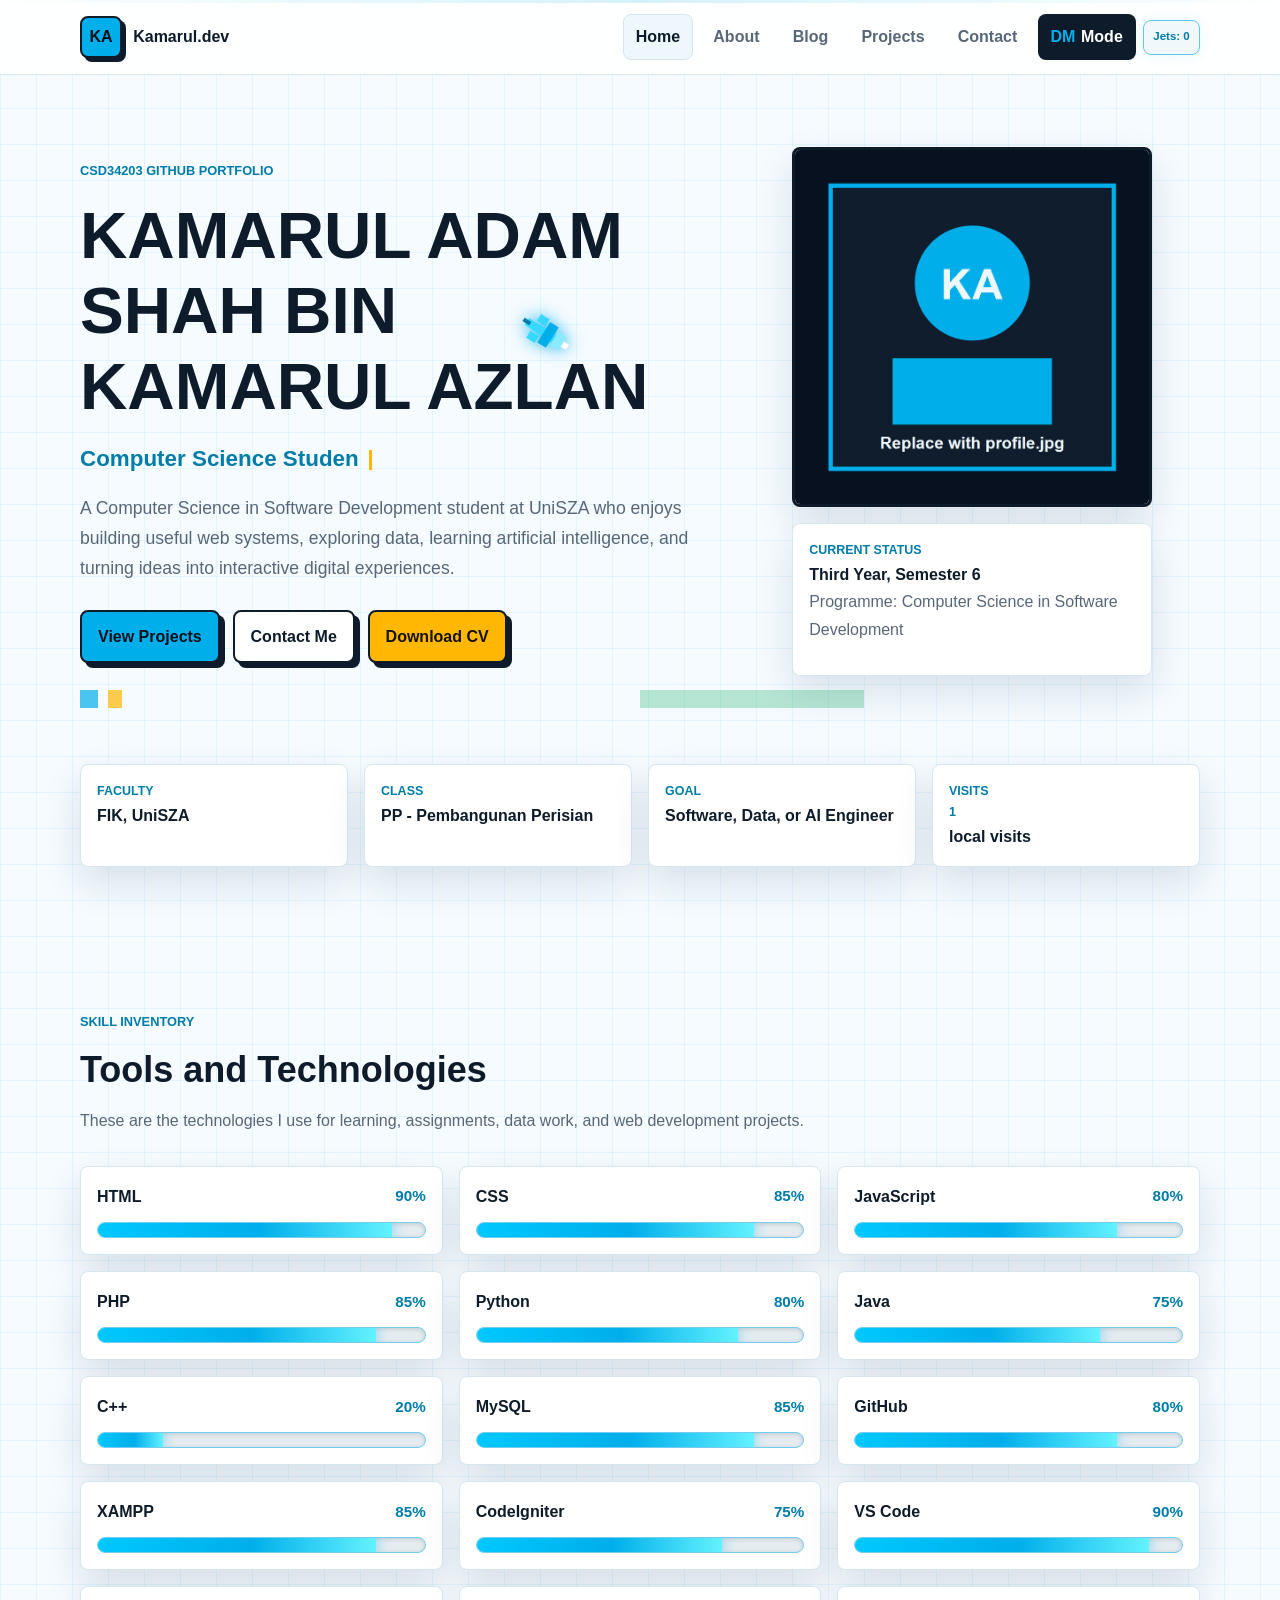
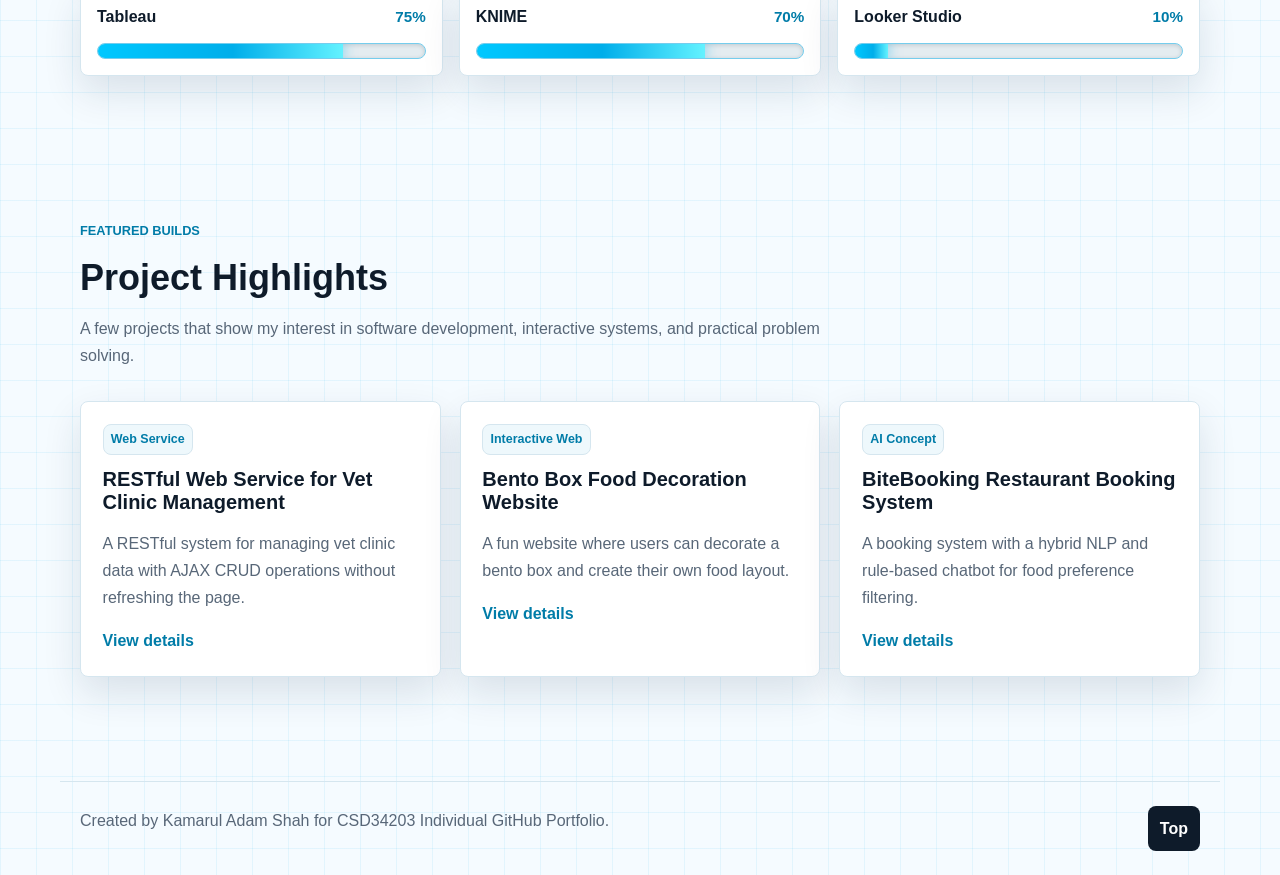
==== index.html @ 01b9176a "initializa commit" ====
<!DOCTYPE html>
<html lang="en">
<head>
  <meta charset="UTF-8">
  <meta name="viewport" content="width=device-width, initial-scale=1.0">
  <meta name="description" content="Personal blog portfolio of Kamarul Adam Shah, a Computer Science in Software Development student.">
  <title>Kamarul Adam Shah | Personal Blog Portfolio</title>
  <link rel="stylesheet" href="css/style.css">
</head>
<body>
  <a class="skip-link" href="#main-content">Skip to content</a>

  <div class="mini-game-layer" id="jet-mini-game-layer" aria-hidden="true"></div>

  <header class="site-header">
    <nav class="navbar" aria-label="Main navigation">
      <a class="brand" href="index.html" aria-label="Go to homepage">
        <span class="brand-mark">KA</span>
        <span>Kamarul.dev</span>
      </a>

      <button class="nav-toggle" type="button" aria-label="Open navigation" aria-expanded="false">
        <span></span>
        <span></span>
        <span></span>
      </button>

      <div class="nav-menu">
        <a href="index.html">Home</a>
        <a href="about.html">About</a>
        <a href="blog.html">Blog</a>
        <a href="projects.html">Projects</a>
        <a href="contact.html">Contact</a>
        <button class="theme-toggle" type="button" aria-label="Toggle dark mode">
          <span class="toggle-icon" aria-hidden="true">DM</span>
          <span>Mode</span>
        </button>
        <div class="mini-game-panel" aria-label="Flying Jet Mini Game Background score">
          <span id="jet-score">Jets: 0</span>
        </div>
      </div>
    </nav>
  </header>

  <main id="main-content">
    <section class="hero tech-hero">
      <div class="hero-content">
        <p class="eyebrow">CSD34203 GitHub Portfolio</p>
        <h1>KAMARUL ADAM SHAH BIN KAMARUL AZLAN</h1>
        <p class="typing-line">
          <span id="typing-text">Computer Science Student</span>
          <span class="typing-cursor" aria-hidden="true"></span>
        </p>
        <p class="hero-text">
          A Computer Science in Software Development student at UniSZA who enjoys building useful web systems, exploring data, learning artificial intelligence, and turning ideas into interactive digital experiences.
        </p>
        <div class="hero-actions">
          <a class="btn primary" href="projects.html">View Projects</a>
          <a class="btn ghost" href="contact.html">Contact Me</a>
          <a class="btn quiet" href="#" id="download-cv">Download CV</a>
        </div>
      </div>

      <div class="hero-visual" aria-label="Profile preview">
        <img class="profile-image" src="images/profile.jpg" data-fallback="images/pixel-avatar.svg" alt="Profile placeholder for Kamarul Adam Shah">
        <div class="hud-panel">
          <span class="hud-label">Current Status</span>
          <strong>Third Year, Semester 6</strong>
          <p>Programme: Computer Science in Software Development</p>
        </div>
      </div>
    </section>

    <section class="section stats-strip" aria-label="Student quick facts">
      <article>
        <span>Faculty</span>
        <strong>FIK, UniSZA</strong>
      </article>
      <article>
        <span>Class</span>
        <strong>PP - Pembangunan Perisian</strong>
      </article>
      <article>
        <span>Goal</span>
        <strong>Software, Data, or AI Engineer</strong>
      </article>
      <article>
        <span>Visits</span>
        <strong><span id="visitor-count">1</span> local visits</strong>
      </article>
    </section>

    <section class="section" id="skills">
      <div class="section-heading">
        <p class="eyebrow">Skill Inventory</p>
        <h2>Tools and Technologies</h2>
        <p>These are the technologies I use for learning, assignments, data work, and web development projects.</p>
      </div>

      <div class="skills-grid">
        <article class="skill-card" data-level="90"><div class="skill-header"><span>HTML</span><strong>90%</strong></div><div class="skill-bar" role="progressbar" aria-label="HTML skill level" aria-valuemin="0" aria-valuemax="100" aria-valuenow="90"><span class="skill-fill"></span></div></article>
        <article class="skill-card" data-level="85"><div class="skill-header"><span>CSS</span><strong>85%</strong></div><div class="skill-bar" role="progressbar" aria-label="CSS skill level" aria-valuemin="0" aria-valuemax="100" aria-valuenow="85"><span class="skill-fill"></span></div></article>
        <article class="skill-card" data-level="80"><div class="skill-header"><span>JavaScript</span><strong>80%</strong></div><div class="skill-bar" role="progressbar" aria-label="JavaScript skill level" aria-valuemin="0" aria-valuemax="100" aria-valuenow="80"><span class="skill-fill"></span></div></article>
        <article class="skill-card" data-level="85"><div class="skill-header"><span>PHP</span><strong>85%</strong></div><div class="skill-bar" role="progressbar" aria-label="PHP skill level" aria-valuemin="0" aria-valuemax="100" aria-valuenow="85"><span class="skill-fill"></span></div></article>
        <article class="skill-card" data-level="80"><div class="skill-header"><span>Python</span><strong>80%</strong></div><div class="skill-bar" role="progressbar" aria-label="Python skill level" aria-valuemin="0" aria-valuemax="100" aria-valuenow="80"><span class="skill-fill"></span></div></article>
        <article class="skill-card" data-level="75"><div class="skill-header"><span>Java</span><strong>75%</strong></div><div class="skill-bar" role="progressbar" aria-label="Java skill level" aria-valuemin="0" aria-valuemax="100" aria-valuenow="75"><span class="skill-fill"></span></div></article>
        <article class="skill-card" data-level="20"><div class="skill-header"><span>C++</span><strong>20%</strong></div><div class="skill-bar" role="progressbar" aria-label="C++ skill level" aria-valuemin="0" aria-valuemax="100" aria-valuenow="20"><span class="skill-fill"></span></div></article>
        <article class="skill-card" data-level="85"><div class="skill-header"><span>MySQL</span><strong>85%</strong></div><div class="skill-bar" role="progressbar" aria-label="MySQL skill level" aria-valuemin="0" aria-valuemax="100" aria-valuenow="85"><span class="skill-fill"></span></div></article>
        <article class="skill-card" data-level="80"><div class="skill-header"><span>GitHub</span><strong>80%</strong></div><div class="skill-bar" role="progressbar" aria-label="GitHub skill level" aria-valuemin="0" aria-valuemax="100" aria-valuenow="80"><span class="skill-fill"></span></div></article>
        <article class="skill-card" data-level="85"><div class="skill-header"><span>XAMPP</span><strong>85%</strong></div><div class="skill-bar" role="progressbar" aria-label="XAMPP skill level" aria-valuemin="0" aria-valuemax="100" aria-valuenow="85"><span class="skill-fill"></span></div></article>
        <article class="skill-card" data-level="75"><div class="skill-header"><span>CodeIgniter</span><strong>75%</strong></div><div class="skill-bar" role="progressbar" aria-label="CodeIgniter skill level" aria-valuemin="0" aria-valuemax="100" aria-valuenow="75"><span class="skill-fill"></span></div></article>
        <article class="skill-card" data-level="90"><div class="skill-header"><span>VS Code</span><strong>90%</strong></div><div class="skill-bar" role="progressbar" aria-label="VS Code skill level" aria-valuemin="0" aria-valuemax="100" aria-valuenow="90"><span class="skill-fill"></span></div></article>
        <article class="skill-card" data-level="75"><div class="skill-header"><span>Tableau</span><strong>75%</strong></div><div class="skill-bar" role="progressbar" aria-label="Tableau skill level" aria-valuemin="0" aria-valuemax="100" aria-valuenow="75"><span class="skill-fill"></span></div></article>
        <article class="skill-card" data-level="70"><div class="skill-header"><span>KNIME</span><strong>70%</strong></div><div class="skill-bar" role="progressbar" aria-label="KNIME skill level" aria-valuemin="0" aria-valuemax="100" aria-valuenow="70"><span class="skill-fill"></span></div></article>
        <article class="skill-card" data-level="10"><div class="skill-header"><span>Looker Studio</span><strong>10%</strong></div><div class="skill-bar" role="progressbar" aria-label="Looker Studio skill level" aria-valuemin="0" aria-valuemax="100" aria-valuenow="10"><span class="skill-fill"></span></div></article>
      </div>
    </section>

    <section class="section">
      <div class="section-heading">
        <p class="eyebrow">Featured Builds</p>
        <h2>Project Highlights</h2>
        <p>A few projects that show my interest in software development, interactive systems, and practical problem solving.</p>
      </div>

      <div class="project-grid compact">
        <article class="project-card">
          <span class="project-tag">Web Service</span>
          <h3>RESTful Web Service for Vet Clinic Management</h3>
          <p>A RESTful system for managing vet clinic data with AJAX CRUD operations without refreshing the page.</p>
          <a class="text-link" href="projects.html">View details</a>
        </article>
        <article class="project-card">
          <span class="project-tag">Interactive Web</span>
          <h3>Bento Box Food Decoration Website</h3>
          <p>A fun website where users can decorate a bento box and create their own food layout.</p>
          <a class="text-link" href="projects.html">View details</a>
        </article>
        <article class="project-card">
          <span class="project-tag">AI Concept</span>
          <h3>BiteBooking Restaurant Booking System</h3>
          <p>A booking system with a hybrid NLP and rule-based chatbot for food preference filtering.</p>
          <a class="text-link" href="projects.html">View details</a>
        </article>
      </div>
    </section>
  </main>

  <footer class="site-footer">
    <p>Created by Kamarul Adam Shah for CSD34203 Individual GitHub Portfolio.</p>
    <button class="back-to-top" type="button" aria-label="Back to top">Top</button>
  </footer>

  <script src="js/script.js"></script>
</body>
</html>
---- css/style.css ----
:root {
  --bg: #f5fbff;
  --surface: #ffffff;
  --surface-2: #eef8fc;
  --text: #0e1b2a;
  --muted: #586778;
  --line: #d5e6ef;
  --cyan: #00aeea;
  --cyan-dark: #007ca8;
  --amber: #ffb703;
  --green: #2ab673;
  --coral: #e85d75;
  --shadow: 0 16px 38px rgba(15, 45, 70, 0.12);
  --radius: 8px;
}

body.dark-mode {
  --bg: #08111f;
  --surface: #101d2d;
  --surface-2: #17263a;
  --text: #eef8ff;
  --muted: #aec0d2;
  --line: #29425d;
  --cyan: #35d9ff;
  --cyan-dark: #8beaff;
  --amber: #ffd166;
  --green: #5de0a3;
  --coral: #ff7890;
  --shadow: 0 16px 42px rgba(0, 0, 0, 0.32);
}

* {
  box-sizing: border-box;
}

html {
  scroll-behavior: smooth;
}

body {
  margin: 0;
  background:
    linear-gradient(90deg, rgba(0, 174, 234, 0.08) 1px, transparent 1px),
    linear-gradient(rgba(0, 174, 234, 0.08) 1px, transparent 1px),
    var(--bg);
  background-size: 36px 36px;
  color: var(--text);
  font-family: Arial, Helvetica, sans-serif;
  font-size: 16px;
  line-height: 1.7;
}

body::before {
  background: linear-gradient(90deg, transparent, rgba(0, 174, 234, 0.16), transparent);
  content: "";
  height: 3px;
  left: 0;
  position: fixed;
  right: 0;
  top: 0;
  z-index: 100;
}

/* Flying Jet Mini Game Background */
.mini-game-layer {
  inset: 0;
  overflow: hidden;
  pointer-events: none;
  position: fixed;
  z-index: 1;
}

.site-header,
main,
.site-footer {
  position: relative;
  z-index: 2;
}

.mini-game-panel {
  align-items: center;
  background: color-mix(in srgb, var(--surface-2) 88%, transparent);
  border: 1px solid color-mix(in srgb, var(--cyan) 55%, var(--line));
  border-radius: var(--radius);
  box-shadow: 0 0 14px rgba(0, 174, 234, 0.1);
  color: var(--text);
  display: inline-flex;
  padding: 0.42rem 0.58rem;
  white-space: nowrap;
}

#jet-score {
  color: var(--cyan-dark);
  font-size: 0.72rem;
  font-weight: 900;
  white-space: nowrap;
}

.pixel-jet {
  align-items: center;
  background: transparent;
  border: 0;
  display: inline-flex;
  height: 44px;
  justify-content: center;
  left: 0;
  padding: 0;
  pointer-events: none;
  position: absolute;
  top: 0;
  transform-origin: center;
  width: 58px;
  will-change: transform;
}

.pixel-jet svg {
  display: block;
  filter: drop-shadow(0 0 8px color-mix(in srgb, var(--cyan) 85%, transparent));
  height: 44px;
  width: 58px;
}

.jet-particle {
  background: var(--cyan);
  border-radius: 50%;
  box-shadow: 0 0 12px var(--cyan);
  height: 7px;
  left: 0;
  pointer-events: none;
  position: absolute;
  top: 0;
  transform: translate(-50%, -50%);
  width: 7px;
}

.jet-blast-ring {
  border: 2px solid var(--cyan);
  border-radius: 50%;
  box-shadow: 0 0 20px color-mix(in srgb, var(--cyan) 70%, transparent);
  height: 18px;
  left: 0;
  pointer-events: none;
  position: absolute;
  top: 0;
  transform: translate(-50%, -50%) scale(0.25);
  width: 18px;
}

@keyframes jet-particle-burst {
  from {
    opacity: 1;
    transform: translate(-50%, -50%) scale(1);
  }
  to {
    opacity: 0;
    transform: translate(calc(-50% + var(--particle-x)), calc(-50% + var(--particle-y))) scale(0.25);
  }
}

@keyframes jet-ring-burst {
  from {
    opacity: 0.9;
    transform: translate(-50%, -50%) scale(0.25);
  }
  to {
    opacity: 0;
    transform: translate(-50%, -50%) scale(4.4);
  }
}

img {
  display: block;
  max-width: 100%;
}

a {
  color: inherit;
  text-decoration: none;
}

p {
  color: var(--muted);
  margin: 0 0 1rem;
}

h1,
h2,
h3 {
  line-height: 1.15;
  margin: 0 0 1rem;
}

h1 {
  font-size: 4.1rem;
}

h2 {
  font-size: 2.25rem;
}

h3 {
  font-size: 1.25rem;
}

.skip-link {
  background: var(--text);
  color: var(--surface);
  left: 1rem;
  padding: 0.55rem 0.8rem;
  position: absolute;
  top: -4rem;
  z-index: 200;
}

.skip-link:focus {
  top: 1rem;
}

.site-header {
  background: color-mix(in srgb, var(--surface) 90%, transparent);
  border-bottom: 1px solid var(--line);
  backdrop-filter: blur(14px);
  position: sticky;
  top: 0;
  z-index: 90;
}

.navbar {
  align-items: center;
  display: flex;
  justify-content: space-between;
  margin: 0 auto;
  max-width: 1160px;
  min-height: 74px;
  padding: 0 1.25rem;
}

.brand {
  align-items: center;
  display: inline-flex;
  font-weight: 800;
  gap: 0.7rem;
}

.brand-mark {
  align-items: center;
  background: var(--cyan);
  border: 2px solid var(--text);
  border-radius: var(--radius);
  box-shadow: 4px 4px 0 var(--text);
  color: #06101d;
  display: inline-flex;
  font-weight: 900;
  height: 42px;
  justify-content: center;
  width: 42px;
}

.nav-menu {
  align-items: center;
  display: flex;
  gap: 0.45rem;
}

.nav-menu a,
.theme-toggle {
  border: 1px solid transparent;
  border-radius: var(--radius);
  color: var(--muted);
  font: inherit;
  font-weight: 700;
  padding: 0.55rem 0.75rem;
}

.nav-menu a:hover,
.nav-menu a.active {
  background: var(--surface-2);
  border-color: var(--line);
  color: var(--text);
}

.theme-toggle {
  align-items: center;
  background: var(--text);
  color: var(--surface);
  cursor: pointer;
  display: inline-flex;
  gap: 0.35rem;
}

.toggle-icon {
  color: var(--cyan);
  font-weight: 900;
}

.nav-toggle {
  background: var(--surface-2);
  border: 1px solid var(--line);
  border-radius: var(--radius);
  cursor: pointer;
  display: none;
  padding: 0.55rem;
}

.nav-toggle span {
  background: var(--text);
  display: block;
  height: 3px;
  margin: 4px 0;
  width: 24px;
}

.section,
.page-hero,
.hero {
  margin: 0 auto;
  max-width: 1160px;
  padding: 4.5rem 1.25rem;
}

.hero {
  align-items: center;
  display: grid;
  gap: 3rem;
  grid-template-columns: minmax(0, 1.15fr) minmax(280px, 0.85fr);
  min-height: 650px;
  position: relative;
}

.tech-hero::after {
  background:
    linear-gradient(90deg, var(--cyan) 0 18px, transparent 18px 28px, var(--amber) 28px 42px, transparent 42px),
    linear-gradient(90deg, transparent 0 50%, rgba(42, 182, 115, 0.45) 50% 70%, transparent 70%);
  bottom: 2.5rem;
  content: "";
  height: 18px;
  left: 1.25rem;
  opacity: 0.7;
  position: absolute;
  right: 1.25rem;
}

.hero-content,
.hero-visual {
  position: relative;
  z-index: 1;
}

.eyebrow {
  color: var(--cyan-dark);
  font-size: 0.8rem;
  font-weight: 900;
  margin-bottom: 1rem;
  text-transform: uppercase;
}

.typing-line {
  color: var(--cyan-dark);
  font-size: 1.4rem;
  font-weight: 800;
  min-height: 2.1rem;
}

.typing-cursor {
  animation: blink 0.9s infinite;
  background: var(--amber);
  display: inline-block;
  height: 1.25rem;
  margin-left: 0.25rem;
  vertical-align: middle;
  width: 3px;
}

@keyframes blink {
  50% {
    opacity: 0;
  }
}

.hero-text {
  font-size: 1.1rem;
  max-width: 710px;
}

.hero-actions,
.card-actions {
  display: flex;
  flex-wrap: wrap;
  gap: 0.8rem;
  margin-top: 1.6rem;
}

.btn {
  align-items: center;
  border: 2px solid var(--text);
  border-radius: var(--radius);
  box-shadow: 5px 5px 0 var(--text);
  cursor: pointer;
  display: inline-flex;
  font-weight: 800;
  justify-content: center;
  min-height: 48px;
  padding: 0.68rem 1rem;
  transition: box-shadow 0.18s ease, transform 0.18s ease, background 0.18s ease;
}

.btn:hover {
  box-shadow: 2px 2px 0 var(--text);
  transform: translate(3px, 3px);
}

.btn.primary {
  background: var(--cyan);
  color: #06101d;
}

.btn.ghost {
  background: var(--surface);
}

.btn.quiet {
  background: var(--amber);
  color: #171200;
}

.btn.small {
  box-shadow: none;
  font-size: 0.9rem;
  min-height: 40px;
  padding: 0.45rem 0.75rem;
}

.hero-visual {
  display: grid;
  gap: 1rem;
  justify-items: center;
}

.profile-image {
  aspect-ratio: 1;
  background: var(--surface-2);
  border: 3px solid var(--text);
  border-radius: var(--radius);
  box-shadow: var(--shadow);
  object-fit: cover;
  width: min(100%, 360px);
}

.hud-panel,
.stats-strip article,
.skill-card,
.project-card,
.feature-card,
.timeline article,
.post-card,
.contact-panel,
.contact-form,
.info-grid article,
.project-tools,
.empty-state {
  background: var(--surface);
  border: 1px solid var(--line);
  border-radius: var(--radius);
  box-shadow: var(--shadow);
}

.hud-panel {
  padding: 1rem;
  width: min(100%, 360px);
}

.hud-label,
.stats-strip span,
.info-grid span,
.contact-list span {
  color: var(--cyan-dark);
  display: block;
  font-size: 0.78rem;
  font-weight: 900;
  text-transform: uppercase;
}

.stats-strip {
  display: grid;
  gap: 1rem;
  grid-template-columns: repeat(4, minmax(0, 1fr));
  padding-top: 1rem;
}

.stats-strip article {
  padding: 1rem;
}

.section-heading {
  margin-bottom: 2rem;
  max-width: 760px;
}

.skills-grid {
  display: grid;
  gap: 1rem;
  grid-template-columns: repeat(3, minmax(0, 1fr));
}

.skill-card {
  padding: 1rem;
}

.skill-header {
  align-items: center;
  display: flex;
  gap: 1rem;
  justify-content: space-between;
  font-weight: 850;
  margin-bottom: 0.75rem;
}

.skill-header strong {
  color: var(--cyan-dark);
  font-size: 0.95rem;
}

.skill-bar {
  background: color-mix(in srgb, var(--surface-2) 70%, var(--text) 6%);
  border: 1px solid color-mix(in srgb, var(--cyan) 45%, var(--line));
  border-radius: 999px;
  box-shadow: inset 0 1px 4px rgba(8, 17, 31, 0.16);
  height: 16px;
  overflow: hidden;
  position: relative;
}

.skill-fill {
  background: linear-gradient(90deg, #00c8ff 0%, var(--cyan) 55%, #63f2ff 100%);
  box-shadow: 0 0 14px color-mix(in srgb, var(--cyan) 58%, transparent);
  display: block;
  height: 100%;
  width: 0;
  transition: width 1.2s cubic-bezier(0.22, 1, 0.36, 1);
}

body.dark-mode .skill-bar {
  background: #0b1726;
  border-color: color-mix(in srgb, var(--cyan) 70%, #ffffff 5%);
}

body.dark-mode .skill-fill {
  background: linear-gradient(90deg, #00e5ff 0%, #35d9ff 60%, #a7f7ff 100%);
  box-shadow: 0 0 18px rgba(53, 217, 255, 0.68);
}

.project-grid,
.feature-grid,
.blog-list,
.contact-layout,
.about-layout {
  display: grid;
  gap: 1.2rem;
}

.project-grid {
  grid-template-columns: repeat(2, minmax(0, 1fr));
}

.project-grid.compact {
  grid-template-columns: repeat(3, minmax(0, 1fr));
}

.project-card,
.feature-card,
.post-card,
.contact-panel,
.contact-form {
  padding: 1.35rem;
}

.project-card:hover,
.post-card:hover,
.feature-card:hover {
  transform: translateY(-4px);
  transition: transform 0.18s ease;
}

.project-tag,
.post-meta span,
.tech-list span {
  background: var(--surface-2);
  border: 1px solid var(--line);
  border-radius: var(--radius);
  color: var(--cyan-dark);
  display: inline-flex;
  font-size: 0.78rem;
  font-weight: 850;
  margin-bottom: 0.8rem;
  padding: 0.25rem 0.45rem;
}

.tech-list {
  display: flex;
  flex-wrap: wrap;
  gap: 0.45rem;
  margin-top: 1rem;
}

.tech-list span {
  color: var(--text);
  margin-bottom: 0;
}

.text-link,
.text-button {
  color: var(--cyan-dark);
  cursor: pointer;
  font: inherit;
  font-weight: 900;
}

.text-button {
  background: none;
  border: 0;
  padding: 0;
}

.page-hero {
  padding-bottom: 2.5rem;
}

.page-hero p {
  max-width: 760px;
}

.about-layout {
  align-items: center;
  grid-template-columns: minmax(260px, 0.75fr) minmax(0, 1.25fr);
}

.about-photo {
  display: grid;
  justify-items: center;
}

.info-grid {
  display: grid;
  gap: 0.8rem;
  grid-template-columns: repeat(2, minmax(0, 1fr));
  margin-top: 1.5rem;
}

.info-grid article {
  padding: 0.9rem;
}

.feature-grid {
  grid-template-columns: repeat(3, minmax(0, 1fr));
}

.timeline {
  display: grid;
  gap: 1rem;
  grid-template-columns: repeat(3, minmax(0, 1fr));
}

.timeline article {
  border-left: 5px solid var(--cyan);
  padding: 1.2rem;
}

.timeline span {
  color: var(--coral);
  font-weight: 900;
}

.blog-list {
  grid-template-columns: 1fr;
  max-width: 900px;
}

.post-meta {
  align-items: center;
  display: flex;
  flex-wrap: wrap;
  gap: 0.75rem;
  justify-content: space-between;
  margin-bottom: 0.8rem;
}

.post-meta span {
  margin-bottom: 0;
}

.post-meta time {
  color: var(--muted);
  font-weight: 750;
}

.project-tools {
  display: grid;
  gap: 0.9rem;
  margin-bottom: 1.2rem;
  padding: 1rem;
}

.project-tools label,
.field-group label {
  font-weight: 850;
}

input,
textarea {
  background: var(--surface);
  border: 1px solid var(--line);
  border-radius: var(--radius);
  color: var(--text);
  font: inherit;
  padding: 0.82rem 0.9rem;
  width: 100%;
}

input:focus,
textarea:focus {
  border-color: var(--cyan);
  outline: 3px solid color-mix(in srgb, var(--cyan) 25%, transparent);
}

.filter-buttons {
  display: flex;
  flex-wrap: wrap;
  gap: 0.55rem;
}

.filter-btn {
  background: var(--surface-2);
  border: 1px solid var(--line);
  border-radius: var(--radius);
  color: var(--text);
  cursor: pointer;
  font: inherit;
  font-weight: 800;
  padding: 0.55rem 0.75rem;
}

.filter-btn.active,
.filter-btn:hover {
  background: var(--cyan);
  color: #06101d;
}

.empty-state {
  color: var(--muted);
  font-weight: 800;
  margin-top: 1rem;
  padding: 1rem;
}

.contact-layout {
  align-items: start;
  grid-template-columns: minmax(260px, 0.78fr) minmax(0, 1.22fr);
}

.contact-list {
  list-style: none;
  margin: 1rem 0 0;
  padding: 0;
}

.contact-list li {
  border-bottom: 1px solid var(--line);
  padding: 0.8rem 0;
}

.contact-list a {
  color: var(--text);
  font-weight: 800;
  overflow-wrap: anywhere;
}

.note {
  background: var(--surface-2);
  border-left: 4px solid var(--amber);
  border-radius: var(--radius);
  margin-top: 1rem;
  padding: 0.8rem;
}

.contact-form {
  display: grid;
  gap: 1rem;
}

.field-group {
  display: grid;
  gap: 0.35rem;
}

.field-error {
  color: var(--coral);
  min-height: 1.2rem;
}

.form-status {
  font-weight: 850;
  min-height: 1.5rem;
}

.site-footer {
  align-items: center;
  border-top: 1px solid var(--line);
  display: flex;
  flex-wrap: wrap;
  gap: 1rem;
  justify-content: space-between;
  margin: 2rem auto 0;
  max-width: 1160px;
  padding: 1.5rem 1.25rem;
}

.back-to-top {
  background: var(--text);
  border: 0;
  border-radius: var(--radius);
  color: var(--surface);
  cursor: pointer;
  font: inherit;
  font-weight: 850;
  padding: 0.55rem 0.75rem;
}

@media (max-width: 920px) {
  h1 {
    font-size: 3rem;
  }

  h2 {
    font-size: 1.9rem;
  }

  .nav-toggle {
    display: block;
  }

  .nav-menu {
    background: var(--surface);
    border-bottom: 1px solid var(--line);
    display: none;
    flex-direction: column;
    left: 0;
    padding: 1rem;
    position: absolute;
    right: 0;
    top: 74px;
  }

  .nav-menu.open {
    display: flex;
  }

  .nav-menu a,
  .theme-toggle {
    justify-content: center;
    width: 100%;
  }

  .mini-game-panel {
    justify-content: center;
    margin-top: 0.15rem;
  }

  .hero,
  .about-layout,
  .contact-layout {
    grid-template-columns: 1fr;
  }

  .hero {
    min-height: auto;
    padding-top: 3.5rem;
  }

  .stats-strip,
  .skills-grid,
  .project-grid,
  .project-grid.compact,
  .feature-grid,
  .timeline {
    grid-template-columns: repeat(2, minmax(0, 1fr));
  }
}

@media (max-width: 620px) {
  body {
    font-size: 15px;
  }

  #jet-score {
    font-size: 0.68rem;
  }

  h1 {
    font-size: 2.25rem;
  }

  .section,
  .page-hero,
  .hero {
    padding-left: 1rem;
    padding-right: 1rem;
  }

  .hero-actions,
  .card-actions {
    flex-direction: column;
  }

  .btn {
    width: 100%;
  }

  .stats-strip,
  .skills-grid,
  .project-grid,
  .project-grid.compact,
  .feature-grid,
  .timeline,
  .info-grid {
    grid-template-columns: 1fr;
  }

  .site-footer {
    align-items: flex-start;
    flex-direction: column;
  }
}
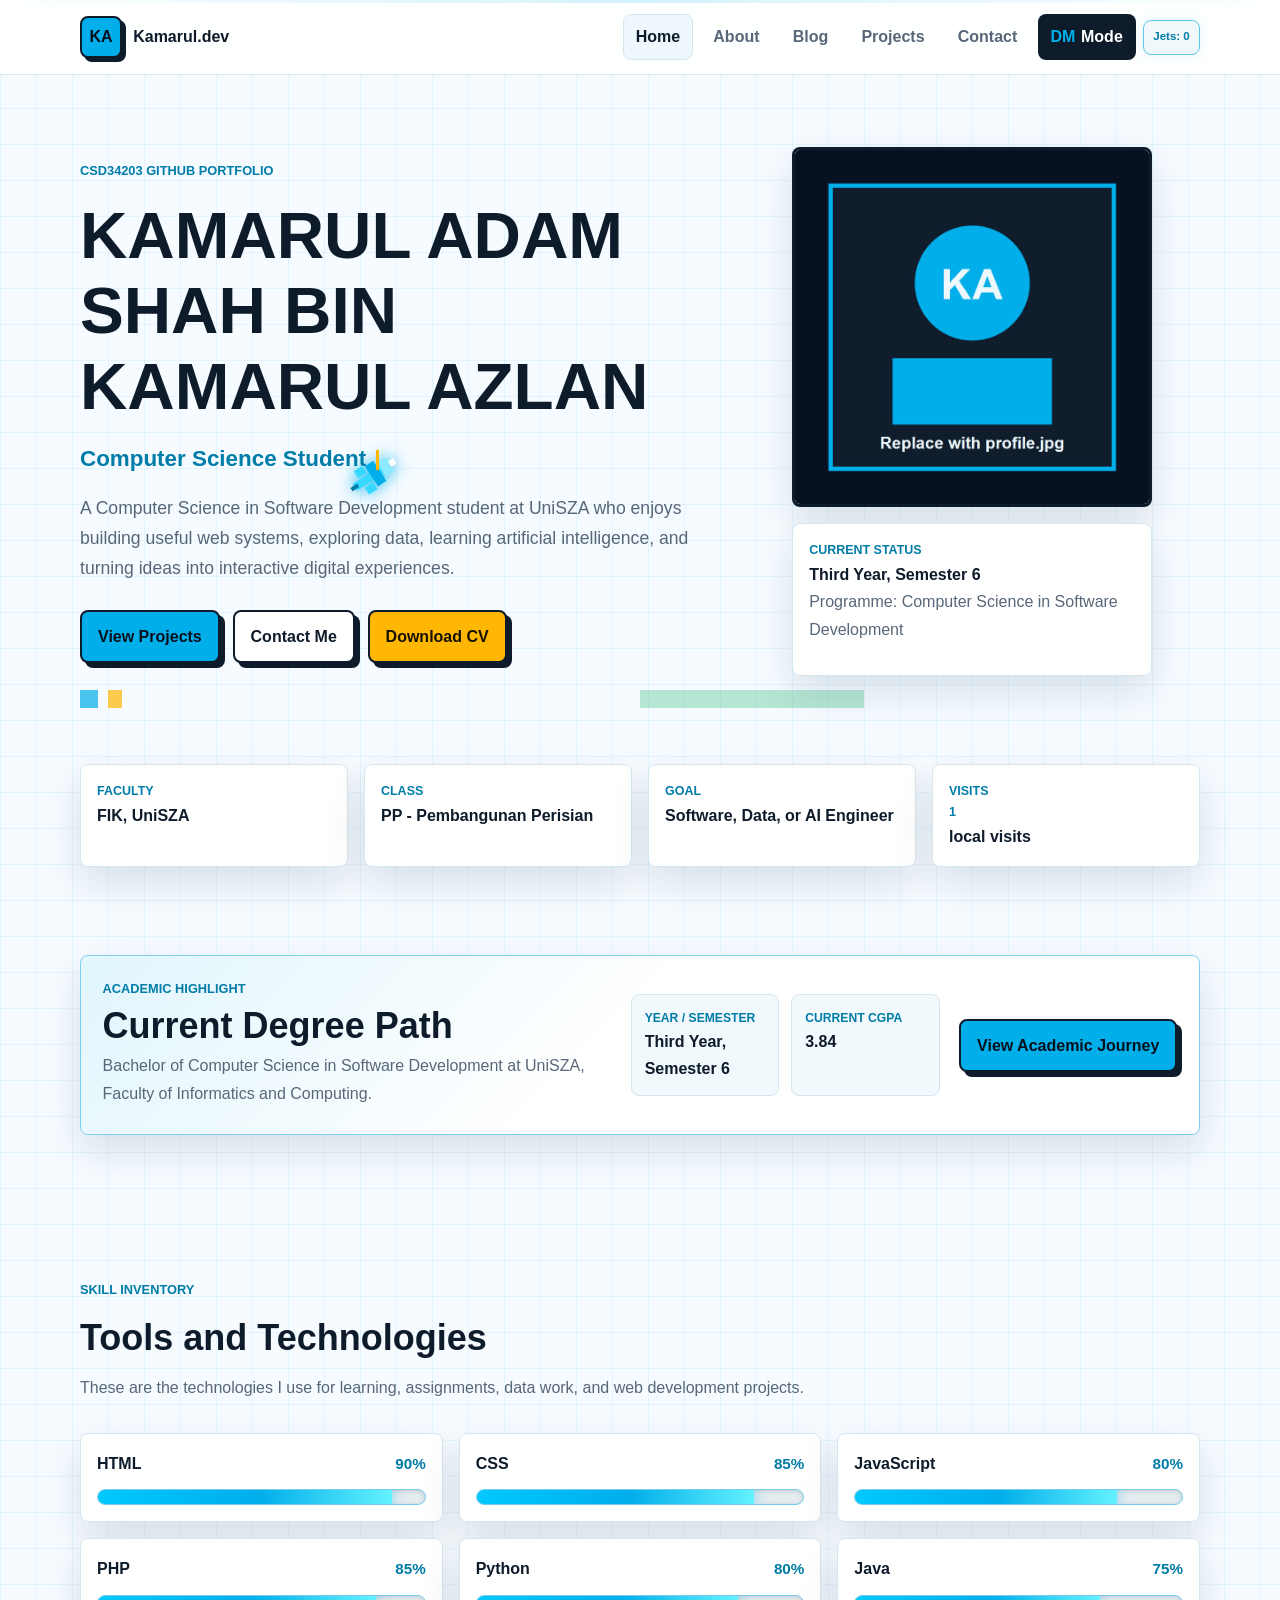
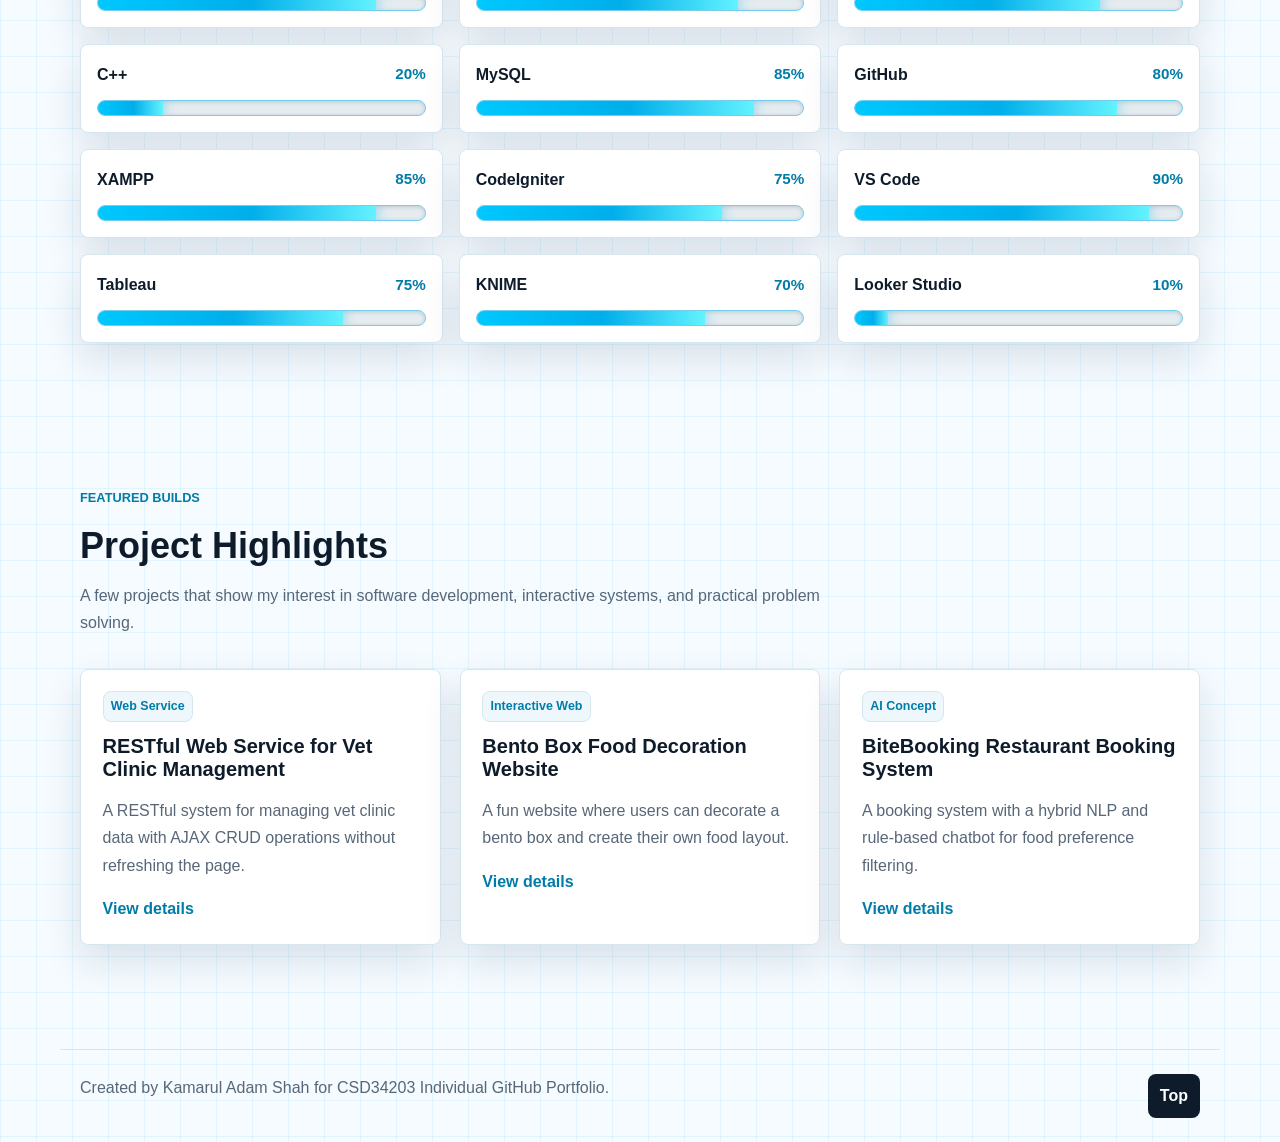
==== commit 909ffc49: "Improved personal blog portfolio with academic journey and interactive features" ====
--- a/index.html
+++ b/index.html
@@ -90,6 +90,27 @@
       </article>
     </section>
 
+    <section class="section home-academic-highlight" aria-label="Academic highlight">
+      <div class="academic-highlight-card">
+        <div>
+          <p class="eyebrow">Academic Highlight</p>
+          <h2>Current Degree Path</h2>
+          <p>Bachelor of Computer Science in Software Development at UniSZA, Faculty of Informatics and Computing.</p>
+        </div>
+        <div class="academic-highlight-stats">
+          <article>
+            <span>Year / Semester</span>
+            <strong>Third Year, Semester 6</strong>
+          </article>
+          <article>
+            <span>Current CGPA</span>
+            <strong>3.84</strong>
+          </article>
+        </div>
+        <a class="btn primary" href="about.html#academic-journey">View Academic Journey</a>
+      </div>
+    </section>
+
     <section class="section" id="skills">
       <div class="section-heading">
         <p class="eyebrow">Skill Inventory</p>
--- a/css/style.css
+++ b/css/style.css
@@ -491,6 +491,51 @@
   padding: 1rem;
 }
 
+.home-academic-highlight {
+  padding-top: 1rem;
+}
+
+.academic-highlight-card {
+  align-items: center;
+  background:
+    linear-gradient(135deg, color-mix(in srgb, var(--cyan) 12%, transparent), transparent 48%),
+    var(--surface);
+  border: 1px solid color-mix(in srgb, var(--cyan) 42%, var(--line));
+  border-radius: var(--radius);
+  box-shadow: var(--shadow);
+  display: grid;
+  gap: 1.2rem;
+  grid-template-columns: minmax(0, 1.4fr) minmax(260px, 0.85fr) auto;
+  padding: 1.35rem;
+  transition: border-color 0.18s ease, transform 0.18s ease;
+}
+
+.academic-highlight-card h2,
+.academic-highlight-card p {
+  margin-bottom: 0.35rem;
+}
+
+.academic-highlight-stats {
+  display: grid;
+  gap: 0.75rem;
+  grid-template-columns: repeat(2, minmax(0, 1fr));
+}
+
+.academic-highlight-stats article {
+  background: color-mix(in srgb, var(--surface-2) 82%, transparent);
+  border: 1px solid var(--line);
+  border-radius: var(--radius);
+  padding: 0.8rem;
+}
+
+.academic-highlight-stats span {
+  color: var(--cyan-dark);
+  display: block;
+  font-size: 0.76rem;
+  font-weight: 900;
+  text-transform: uppercase;
+}
+
 .section-heading {
   margin-bottom: 2rem;
   max-width: 760px;
@@ -668,6 +713,191 @@
 .timeline span {
   color: var(--coral);
   font-weight: 900;
+}
+
+.academic-journey {
+  scroll-margin-top: 92px;
+}
+
+.academic-story-card,
+.academic-card,
+.semester-card,
+.growth-note {
+  background: var(--surface);
+  border: 1px solid var(--line);
+  border-radius: var(--radius);
+  box-shadow: var(--shadow);
+}
+
+.academic-story-card {
+  border-left: 5px solid var(--cyan);
+  margin-bottom: 1.2rem;
+  padding: 1.35rem;
+}
+
+.academic-story-card strong {
+  color: var(--text);
+}
+
+.journey-label {
+  background: color-mix(in srgb, var(--cyan) 16%, var(--surface));
+  border: 1px solid color-mix(in srgb, var(--cyan) 48%, var(--line));
+  border-radius: var(--radius);
+  color: var(--cyan-dark);
+  display: inline-flex;
+  font-size: 0.78rem;
+  font-weight: 900;
+  margin-bottom: 0.9rem;
+  padding: 0.3rem 0.5rem;
+  text-transform: uppercase;
+}
+
+.academic-path {
+  display: grid;
+  gap: 1.2rem;
+}
+
+.academic-card {
+  border-left: 5px solid var(--cyan);
+  padding: 1.35rem;
+  transition: border-color 0.18s ease, transform 0.18s ease;
+}
+
+.academic-card:hover,
+.semester-card:hover,
+.academic-highlight-card:hover {
+  border-color: var(--cyan);
+  transform: translateY(-4px);
+}
+
+.academic-step {
+  color: var(--coral);
+  display: block;
+  font-weight: 900;
+  margin-bottom: 0.4rem;
+}
+
+.result-pill {
+  background: var(--surface-2);
+  border: 1px solid var(--line);
+  border-radius: var(--radius);
+  color: var(--text);
+  display: inline-flex;
+  font-weight: 900;
+  margin-bottom: 1rem;
+  padding: 0.35rem 0.55rem;
+}
+
+.subject-columns,
+.degree-info-grid,
+.gpa-summary {
+  display: grid;
+  gap: 0.8rem;
+}
+
+.subject-columns {
+  grid-template-columns: repeat(2, minmax(0, 1fr));
+}
+
+.subject-columns h4 {
+  margin: 0 0 0.45rem;
+}
+
+.subject-columns ul {
+  color: var(--muted);
+  margin: 0;
+  padding-left: 1.1rem;
+}
+
+.gpa-summary {
+  grid-template-columns: repeat(3, minmax(0, 1fr));
+  margin-bottom: 1rem;
+}
+
+.gpa-summary div,
+.degree-info-grid div {
+  background: var(--surface-2);
+  border: 1px solid var(--line);
+  border-radius: var(--radius);
+  padding: 0.8rem;
+}
+
+.gpa-summary span,
+.degree-info-grid span,
+.semester-card span {
+  color: var(--cyan-dark);
+  display: block;
+  font-size: 0.76rem;
+  font-weight: 900;
+  text-transform: uppercase;
+}
+
+.gpa-summary strong,
+.semester-card strong {
+  color: var(--text);
+  display: block;
+  font-size: 1.55rem;
+  line-height: 1.1;
+  margin-top: 0.2rem;
+}
+
+.degree-info-grid {
+  grid-template-columns: repeat(2, minmax(0, 1fr));
+  margin-bottom: 1rem;
+}
+
+.semester-results {
+  margin-top: 2rem;
+}
+
+.compact-heading {
+  margin-bottom: 1.2rem;
+}
+
+.semester-grid {
+  display: grid;
+  gap: 1rem;
+  grid-template-columns: repeat(5, minmax(0, 1fr));
+}
+
+.semester-card {
+  padding: 1rem;
+  transition: border-color 0.18s ease, transform 0.18s ease;
+}
+
+.semester-card.highlight-start {
+  border-color: color-mix(in srgb, var(--coral) 44%, var(--line));
+}
+
+.semester-card.highlight-peak {
+  border-color: color-mix(in srgb, var(--green) 60%, var(--cyan));
+  background:
+    linear-gradient(135deg, color-mix(in srgb, var(--green) 12%, transparent), transparent 55%),
+    var(--surface);
+}
+
+.semester-bar {
+  background: var(--surface-2);
+  border: 1px solid var(--line);
+  border-radius: 999px;
+  height: 12px;
+  margin-top: 0.8rem;
+  overflow: hidden;
+}
+
+.semester-fill {
+  background: linear-gradient(90deg, var(--cyan), var(--green));
+  box-shadow: 0 0 12px color-mix(in srgb, var(--cyan) 58%, transparent);
+  display: block;
+  height: 100%;
+  width: 0;
+  transition: width 1.25s cubic-bezier(0.22, 1, 0.36, 1);
+}
+
+.growth-note {
+  border-left: 5px solid var(--cyan);
+  margin-top: 1rem;
+  padding: 1rem;
 }
 
 .blog-list {
@@ -878,11 +1108,22 @@
 
   .stats-strip,
   .skills-grid,
+  .academic-highlight-card,
   .project-grid,
   .project-grid.compact,
   .feature-grid,
-  .timeline {
+  .timeline,
+  .semester-grid {
     grid-template-columns: repeat(2, minmax(0, 1fr));
+  }
+
+  .academic-highlight-card .btn {
+    grid-column: 1 / -1;
+    width: fit-content;
+  }
+
+  .degree-info-grid {
+    grid-template-columns: 1fr;
   }
 }
 
@@ -917,6 +1158,11 @@
 
   .stats-strip,
   .skills-grid,
+  .academic-highlight-card,
+  .academic-highlight-stats,
+  .subject-columns,
+  .gpa-summary,
+  .semester-grid,
   .project-grid,
   .project-grid.compact,
   .feature-grid,
@@ -925,6 +1171,10 @@
     grid-template-columns: 1fr;
   }
 
+  .academic-highlight-card .btn {
+    width: 100%;
+  }
+
   .site-footer {
     align-items: flex-start;
     flex-direction: column;
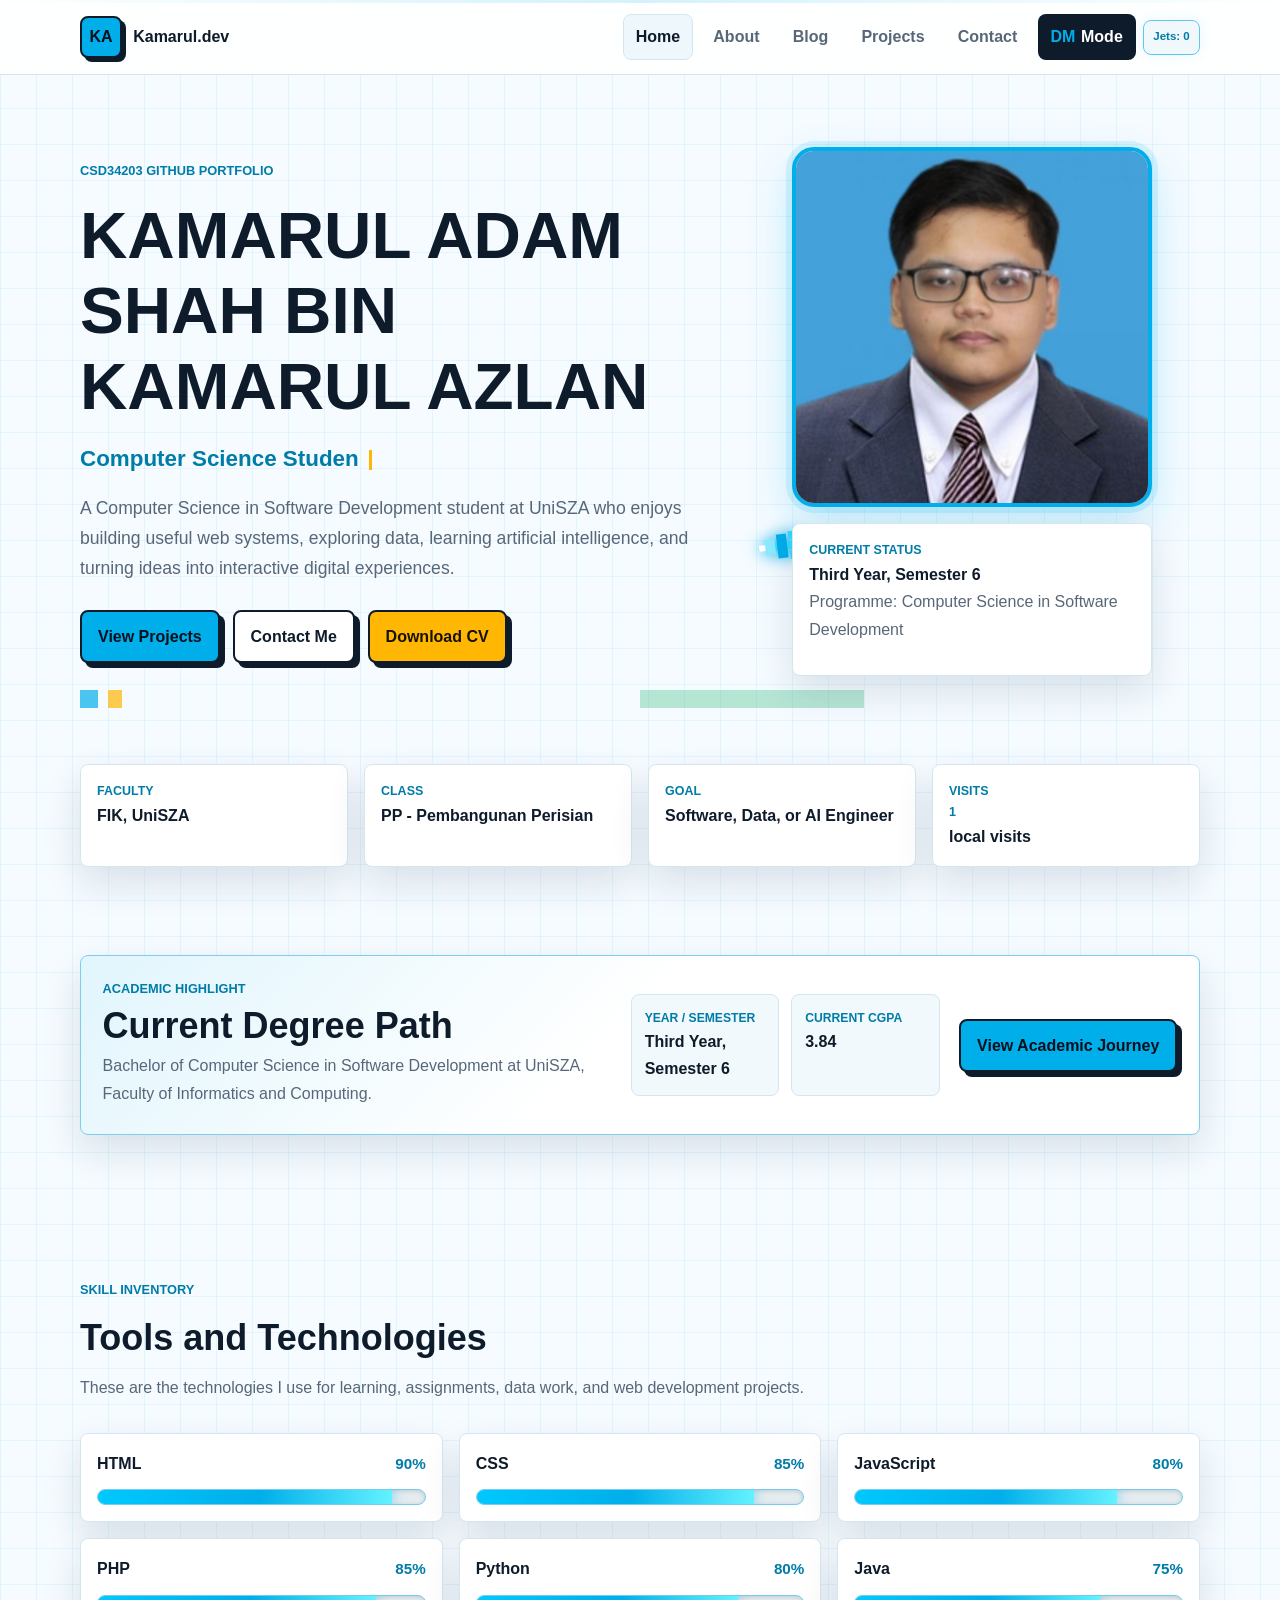
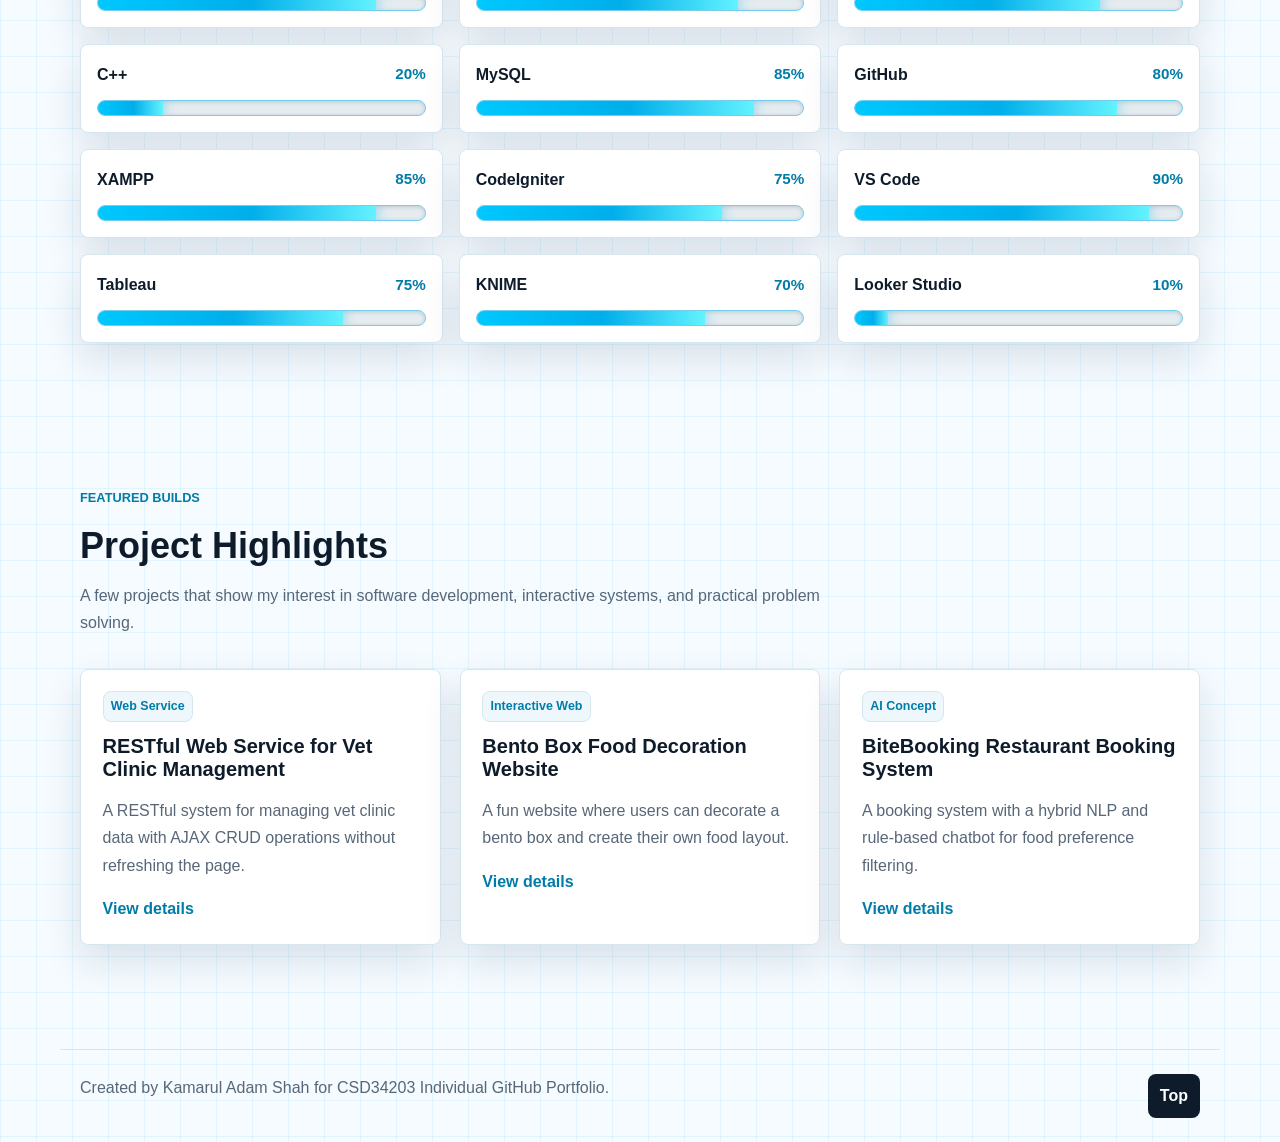
==== commit 805b34b4: "Added profile photo to portfolio" ====
--- a/index.html
+++ b/index.html
@@ -62,7 +62,7 @@
       </div>
 
       <div class="hero-visual" aria-label="Profile preview">
-        <img class="profile-image" src="images/profile.jpg" data-fallback="images/pixel-avatar.svg" alt="Profile placeholder for Kamarul Adam Shah">
+        <img class="profile-image" src="images/profile.png" data-fallback="images/pixel-avatar.svg" alt="Kamarul Adam Shah Profile Photo">
         <div class="hud-panel">
           <span class="hud-label">Current Status</span>
           <strong>Third Year, Semester 6</strong>
--- a/css/style.css
+++ b/css/style.css
@@ -439,9 +439,9 @@
 .profile-image {
   aspect-ratio: 1;
   background: var(--surface-2);
-  border: 3px solid var(--text);
-  border-radius: var(--radius);
-  box-shadow: var(--shadow);
+  border: 4px solid var(--cyan);
+  border-radius: 22px;
+  box-shadow: 0 0 0 6px color-mix(in srgb, var(--cyan) 12%, transparent), 0 18px 44px rgba(0, 174, 234, 0.24);
   object-fit: cover;
   width: min(100%, 360px);
 }
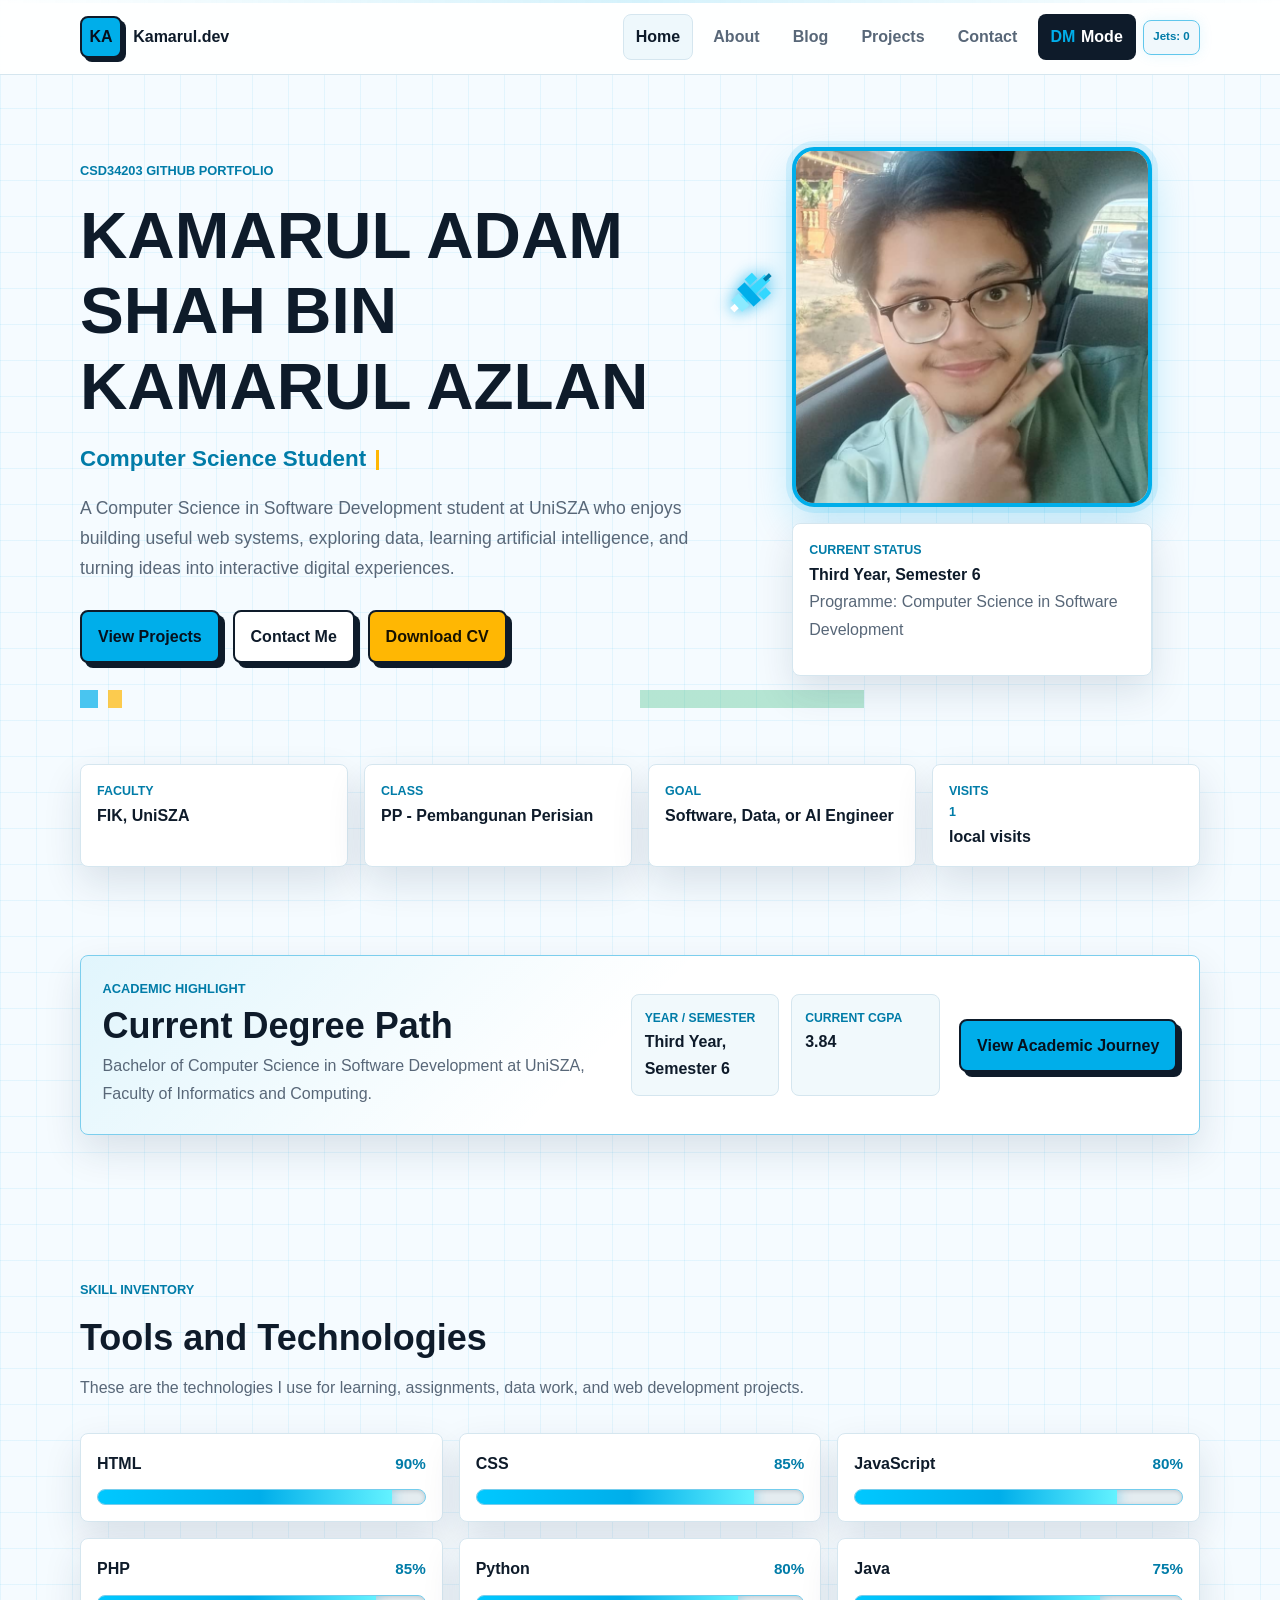
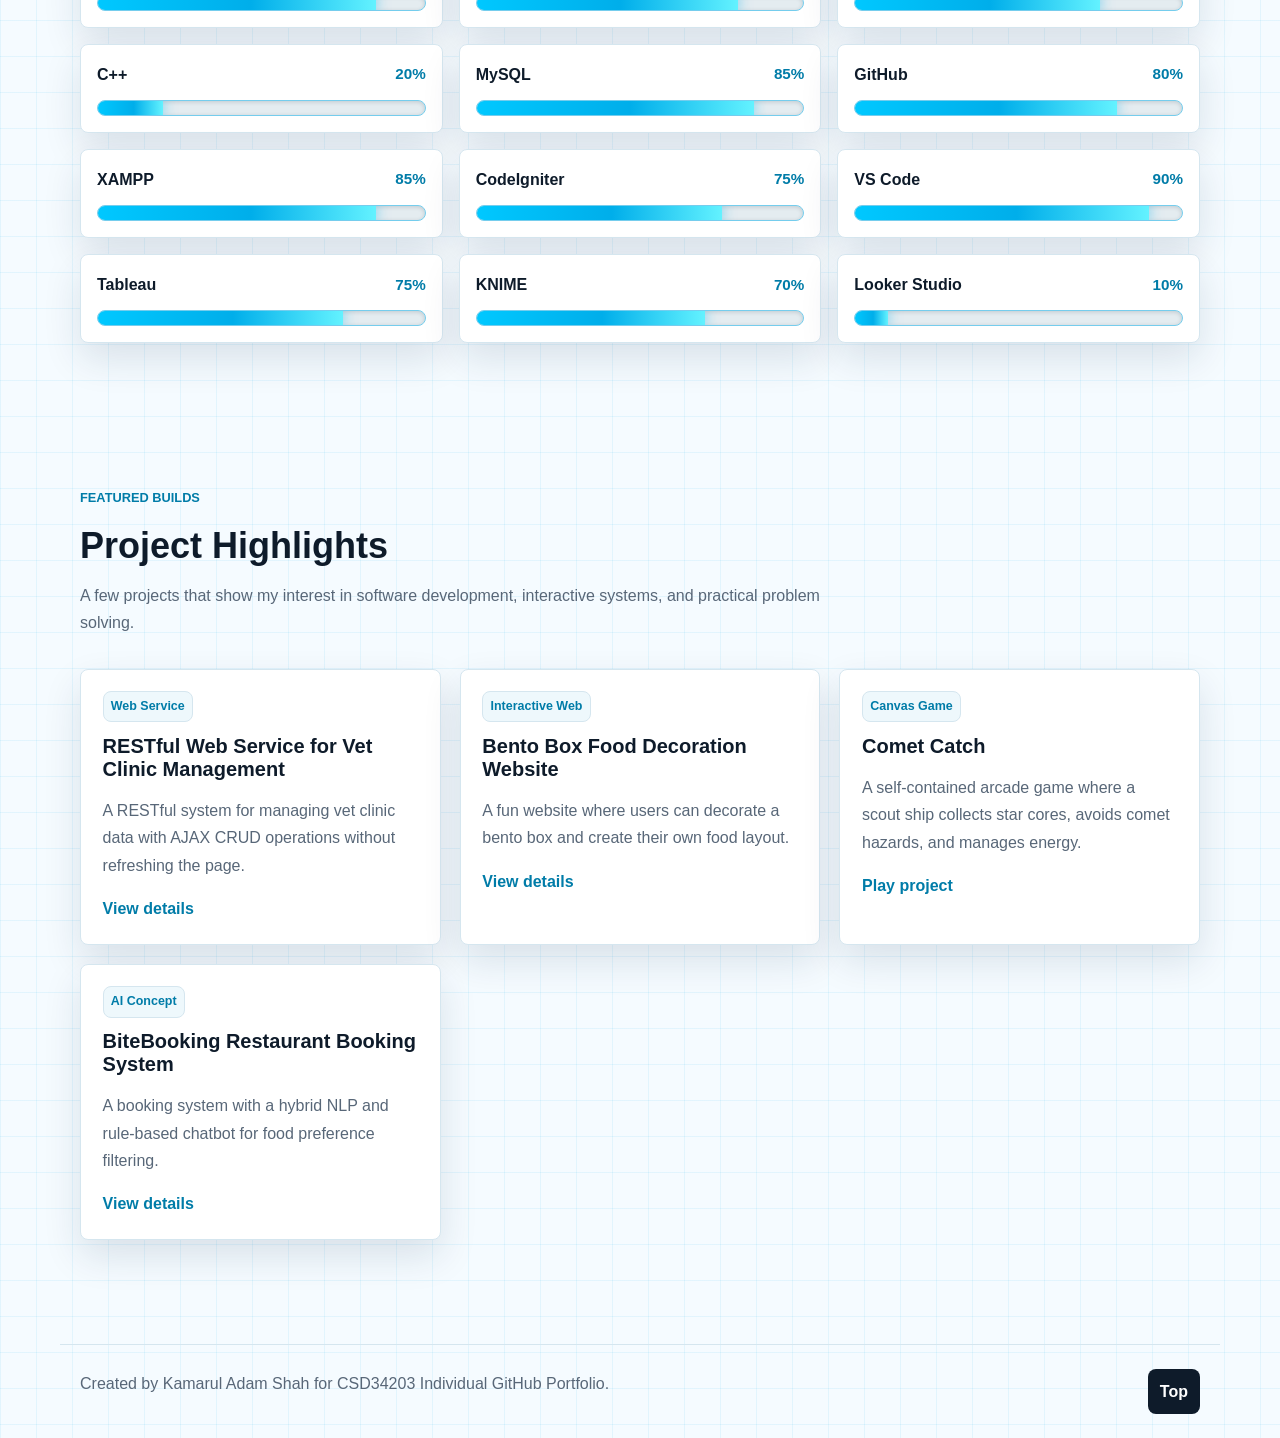
==== commit 3c3a2080: "Added real HTML project to portfolio" ====
--- a/index.html
+++ b/index.html
@@ -158,6 +158,12 @@
           <a class="text-link" href="projects.html">View details</a>
         </article>
         <article class="project-card">
+          <span class="project-tag">Canvas Game</span>
+          <h3>Comet Catch</h3>
+          <p>A self-contained arcade game where a scout ship collects star cores, avoids comet hazards, and manages energy.</p>
+          <a class="text-link" href="projects/Comic Catch/index.html">Play project</a>
+        </article>
+        <article class="project-card">
           <span class="project-tag">AI Concept</span>
           <h3>BiteBooking Restaurant Booking System</h3>
           <p>A booking system with a hybrid NLP and rule-based chatbot for food preference filtering.</p>
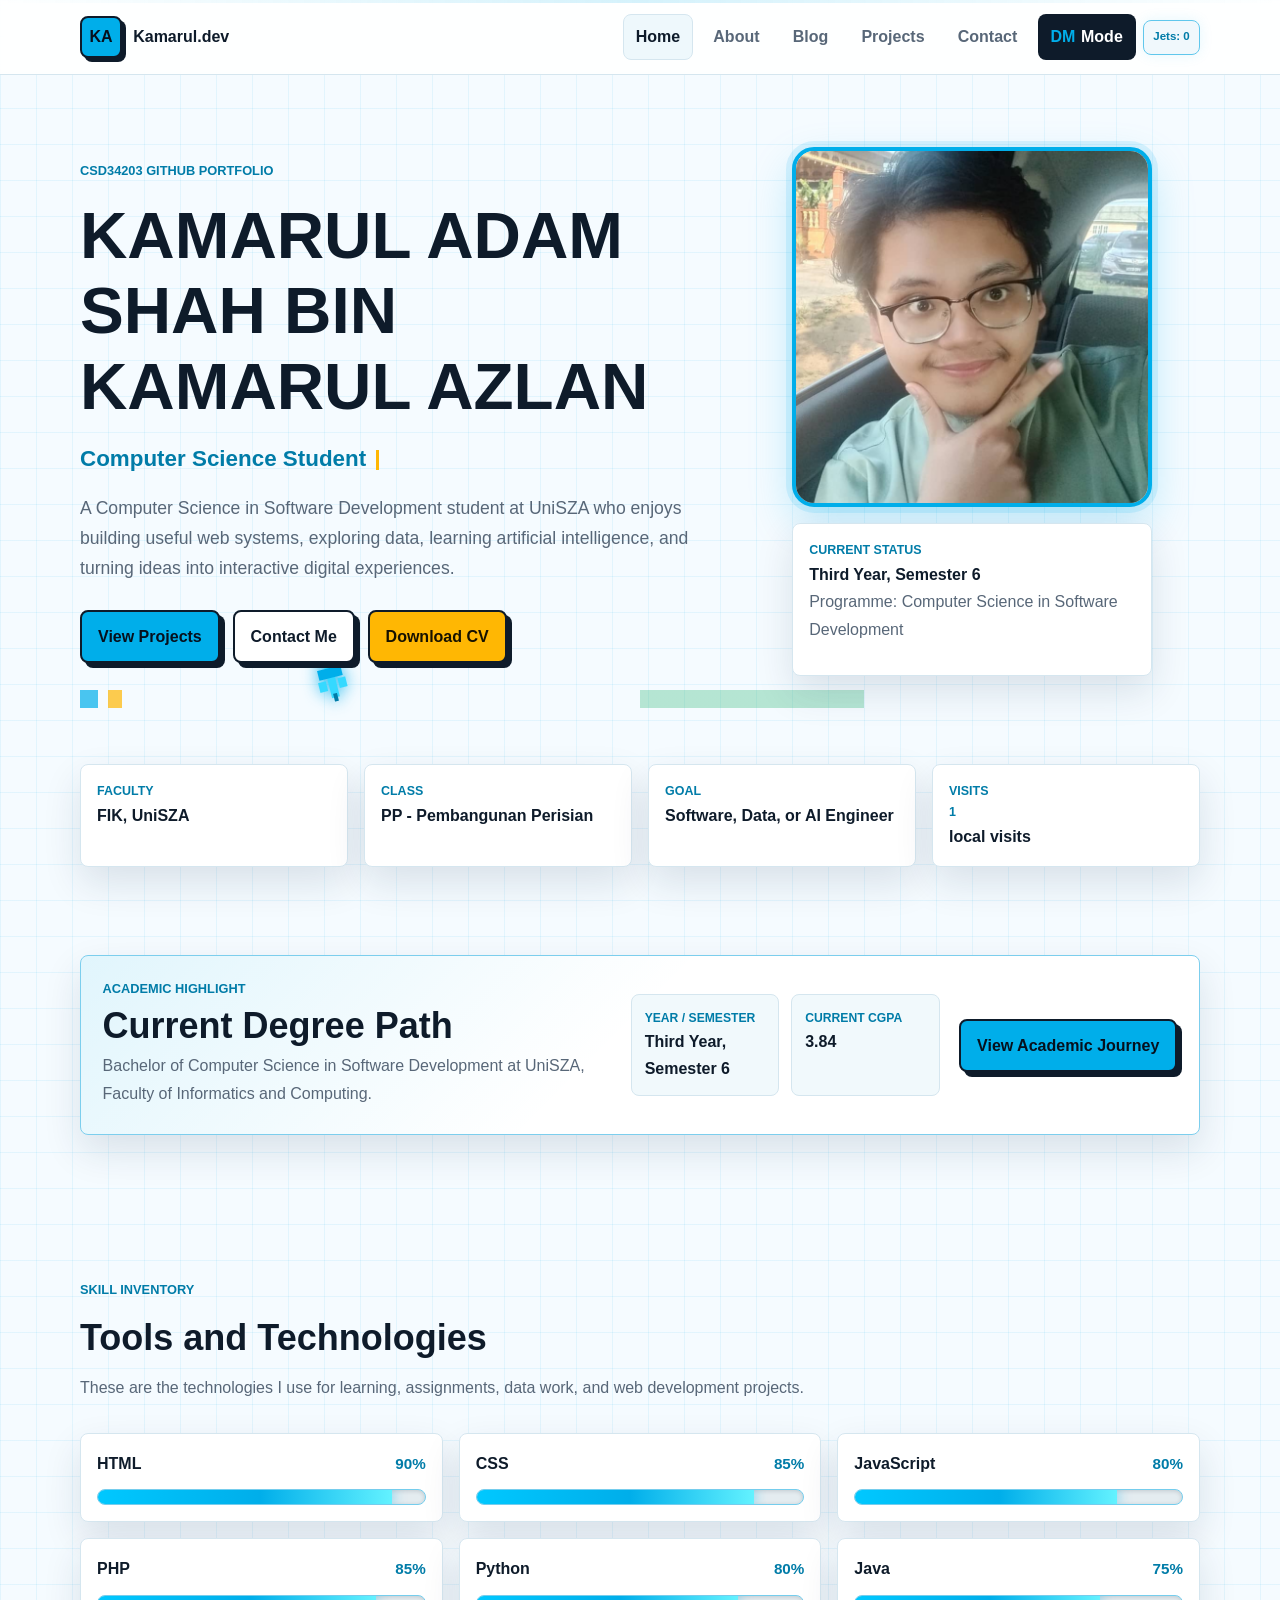
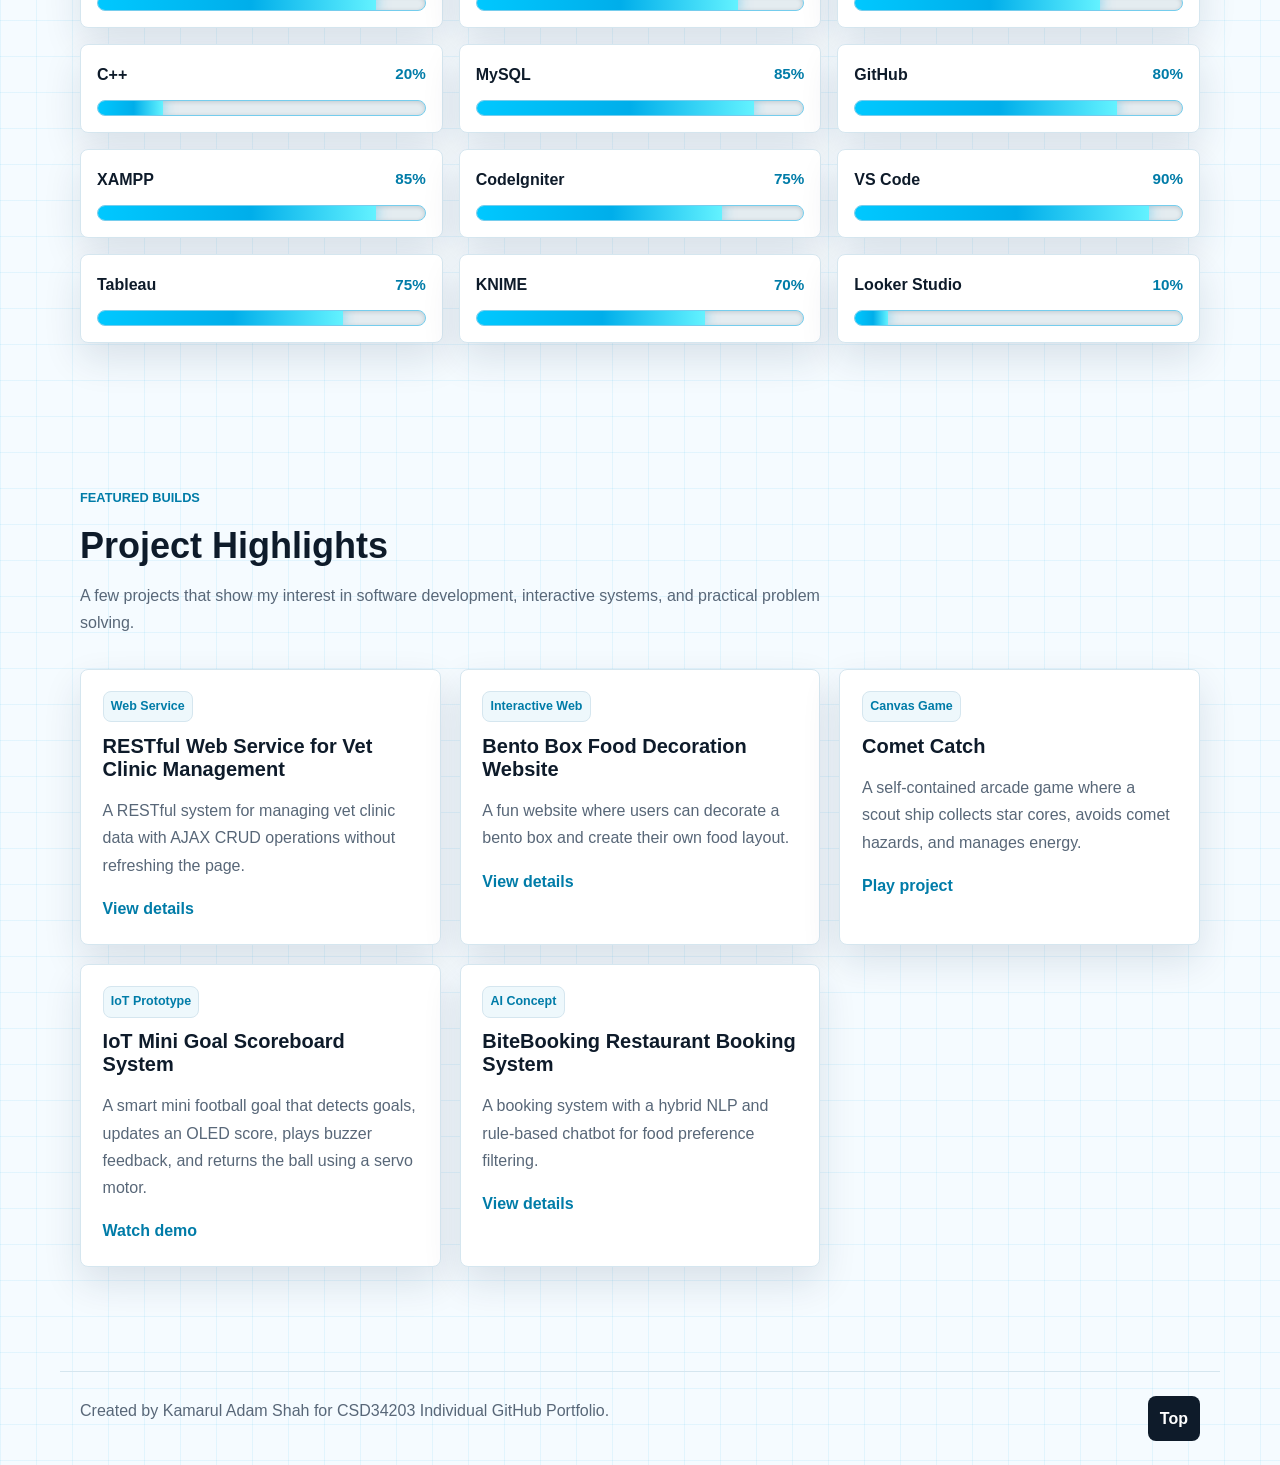
==== commit ab5a4c48: "Added IoT mini goal scoreboard demo project" ====
--- a/index.html
+++ b/index.html
@@ -164,6 +164,12 @@
           <a class="text-link" href="projects/Comic Catch/index.html">Play project</a>
         </article>
         <article class="project-card">
+          <span class="project-tag">IoT Prototype</span>
+          <h3>IoT Mini Goal Scoreboard System</h3>
+          <p>A smart mini football goal that detects goals, updates an OLED score, plays buzzer feedback, and returns the ball using a servo motor.</p>
+          <a class="text-link" href="projects.html#iot-demo-video">Watch demo</a>
+        </article>
+        <article class="project-card">
           <span class="project-tag">AI Concept</span>
           <h3>BiteBooking Restaurant Booking System</h3>
           <p>A booking system with a hybrid NLP and rule-based chatbot for food preference filtering.</p>
--- a/css/style.css
+++ b/css/style.css
@@ -611,6 +611,10 @@
   grid-template-columns: repeat(3, minmax(0, 1fr));
 }
 
+.project-card-wide {
+  grid-column: 1 / -1;
+}
+
 .project-card,
 .feature-card,
 .post-card,
@@ -650,6 +654,31 @@
 .tech-list span {
   color: var(--text);
   margin-bottom: 0;
+}
+
+.project-video {
+  background: var(--surface-2);
+  border: 1px solid var(--line);
+  border-radius: var(--radius);
+  margin: 1.2rem 0 0;
+  overflow: hidden;
+  padding: 0.75rem;
+}
+
+.project-video video {
+  aspect-ratio: 16 / 9;
+  background: #050b12;
+  border-radius: var(--radius);
+  display: block;
+  height: auto;
+  width: 100%;
+}
+
+.project-video figcaption {
+  color: var(--muted);
+  font-size: 0.92rem;
+  font-weight: 700;
+  margin-top: 0.65rem;
 }
 
 .text-link,
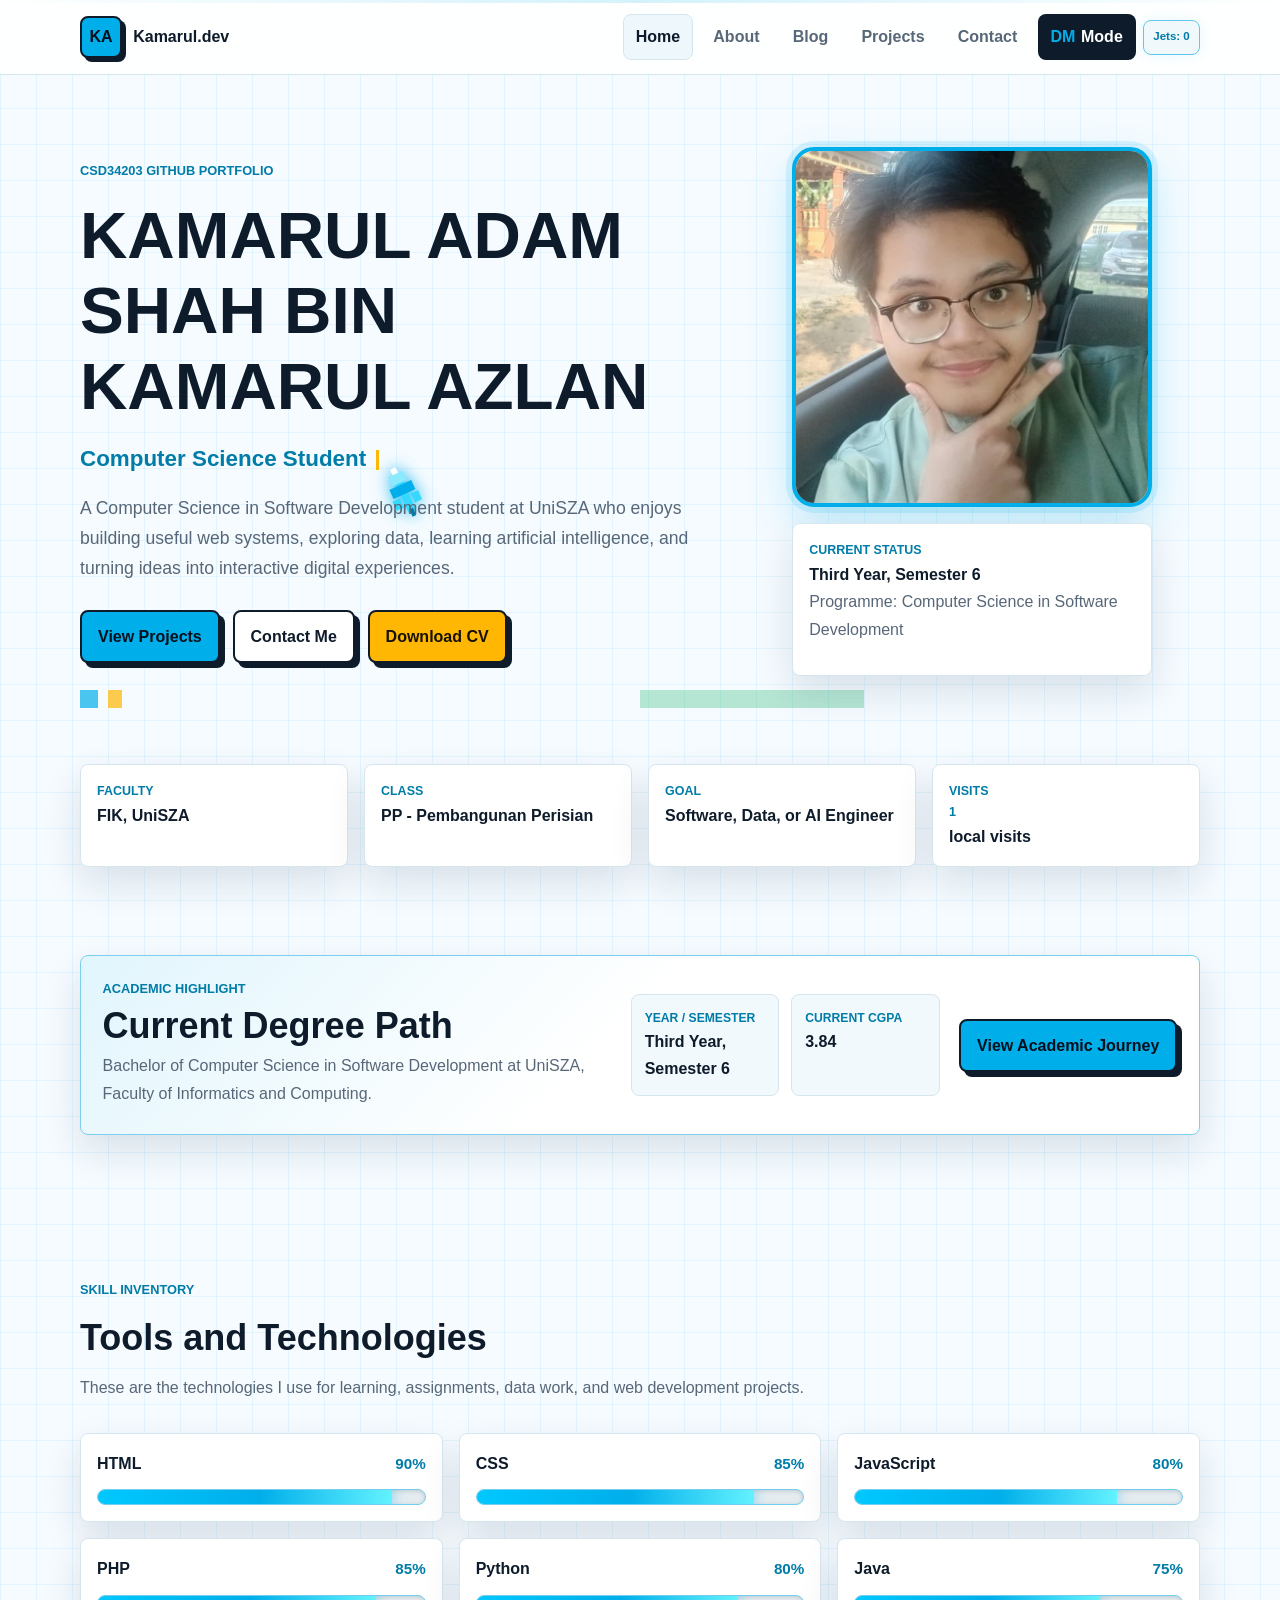
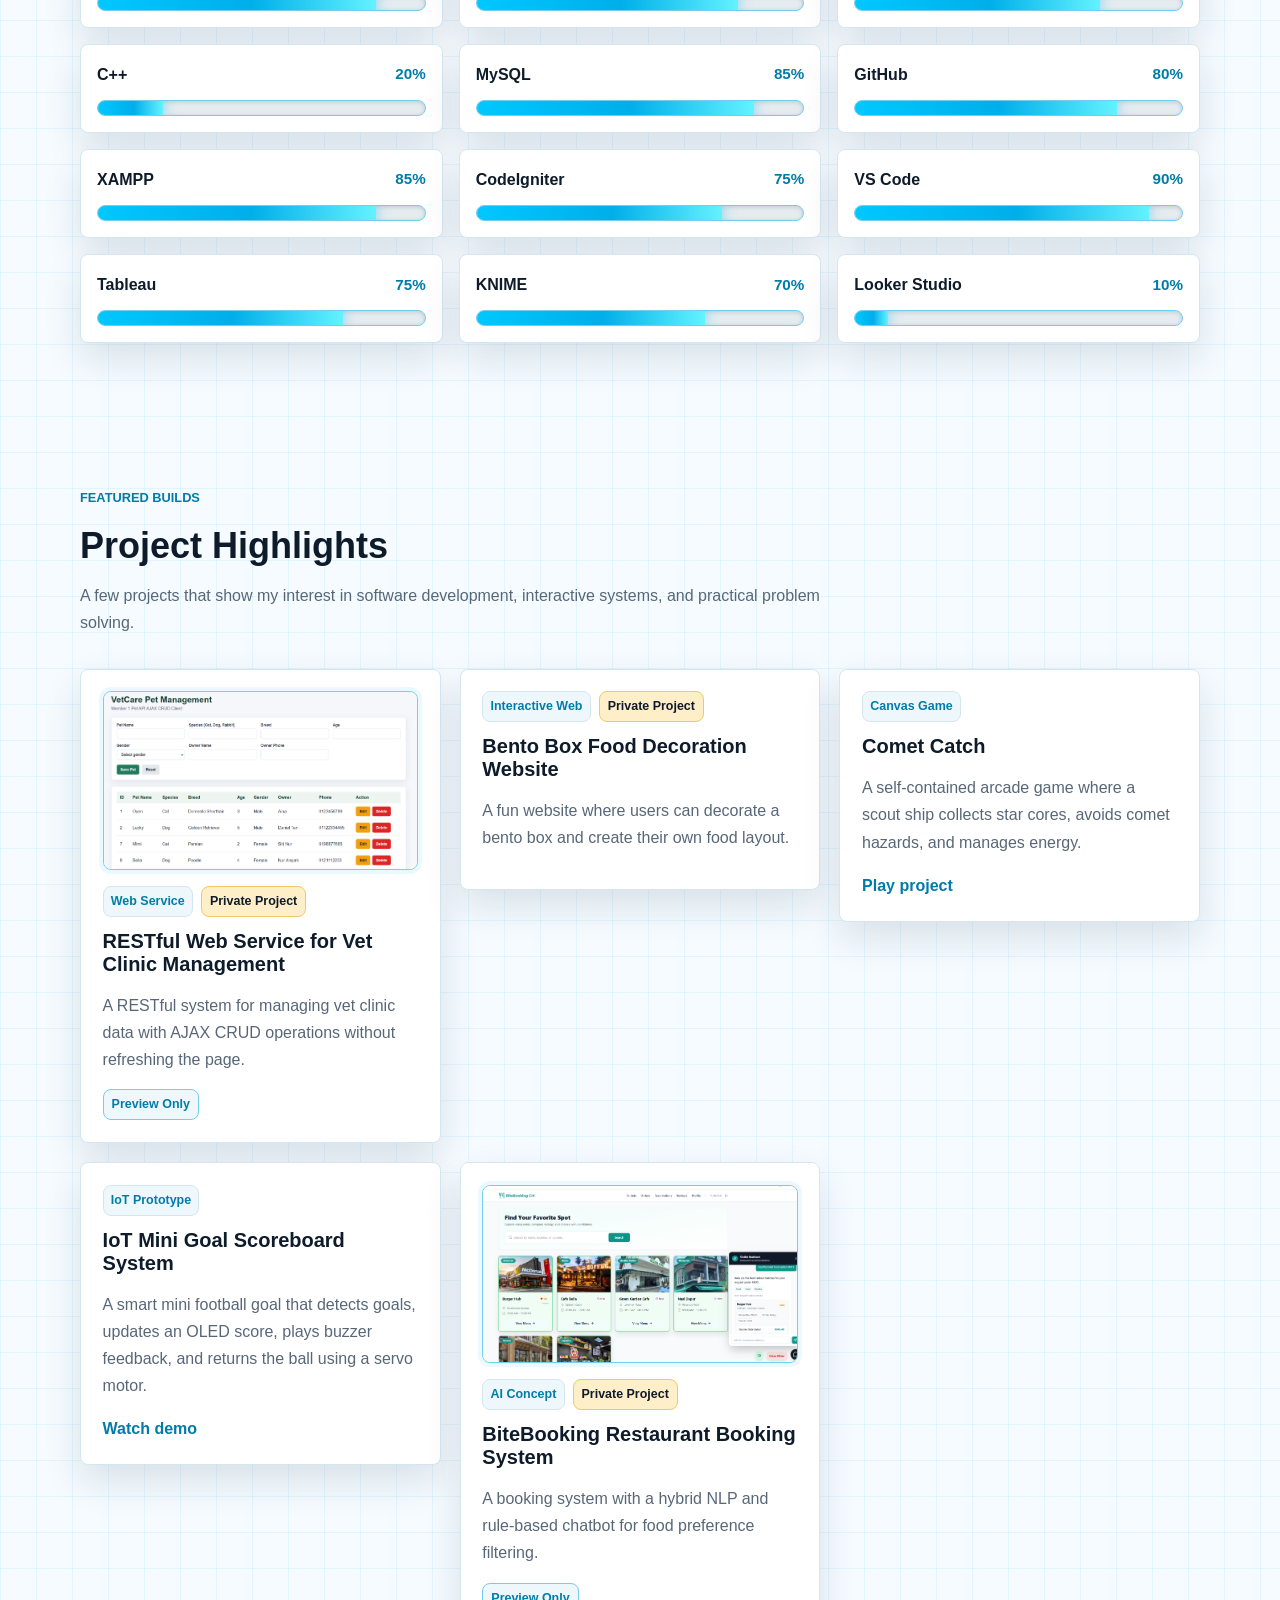
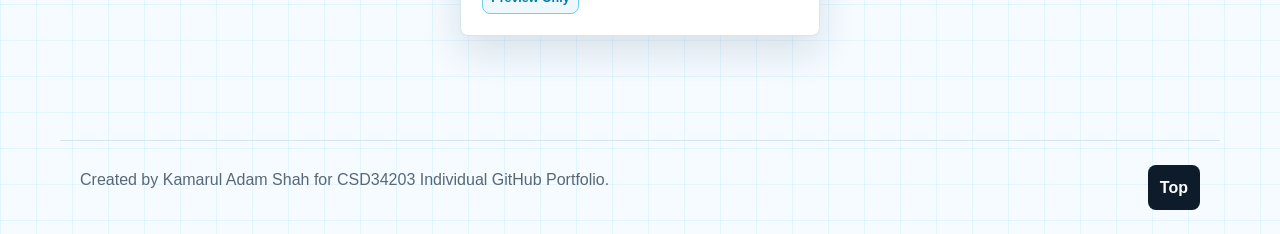
==== commit 70d0c4a7: "Updated private project previews and portfolio cards" ====
--- a/index.html
+++ b/index.html
@@ -146,16 +146,24 @@
 
       <div class="project-grid compact">
         <article class="project-card">
-          <span class="project-tag">Web Service</span>
+          <div class="project-preview">
+            <img src="projects/vet/vet.png" alt="RESTful Web Service for Vet Clinic Management preview">
+          </div>
+          <div class="project-tag-row">
+            <span class="project-tag">Web Service</span>
+            <span class="privacy-badge">Private Project</span>
+          </div>
           <h3>RESTful Web Service for Vet Clinic Management</h3>
           <p>A RESTful system for managing vet clinic data with AJAX CRUD operations without refreshing the page.</p>
-          <a class="text-link" href="projects.html">View details</a>
-        </article>
-        <article class="project-card">
-          <span class="project-tag">Interactive Web</span>
+          <span class="preview-only-label">Preview Only</span>
+        </article>
+        <article class="project-card">
+          <div class="project-tag-row">
+            <span class="project-tag">Interactive Web</span>
+            <span class="privacy-badge">Private Project</span>
+          </div>
           <h3>Bento Box Food Decoration Website</h3>
           <p>A fun website where users can decorate a bento box and create their own food layout.</p>
-          <a class="text-link" href="projects.html">View details</a>
         </article>
         <article class="project-card">
           <span class="project-tag">Canvas Game</span>
@@ -170,10 +178,16 @@
           <a class="text-link" href="projects.html#iot-demo-video">Watch demo</a>
         </article>
         <article class="project-card">
-          <span class="project-tag">AI Concept</span>
+          <div class="project-preview">
+            <img src="projects/book/book.png" alt="BiteBooking Restaurant Booking System preview">
+          </div>
+          <div class="project-tag-row">
+            <span class="project-tag">AI Concept</span>
+            <span class="privacy-badge">Private Project</span>
+          </div>
           <h3>BiteBooking Restaurant Booking System</h3>
           <p>A booking system with a hybrid NLP and rule-based chatbot for food preference filtering.</p>
-          <a class="text-link" href="projects.html">View details</a>
+          <span class="preview-only-label">Preview Only</span>
         </article>
       </div>
     </section>
--- a/css/style.css
+++ b/css/style.css
@@ -604,6 +604,7 @@
 }
 
 .project-grid {
+  align-items: start;
   grid-template-columns: repeat(2, minmax(0, 1fr));
 }
 
@@ -642,6 +643,63 @@
   font-weight: 850;
   margin-bottom: 0.8rem;
   padding: 0.25rem 0.45rem;
+}
+
+.project-tag-row {
+  align-items: center;
+  display: flex;
+  flex-wrap: wrap;
+  gap: 0.5rem;
+  margin-bottom: 0.8rem;
+}
+
+.project-tag-row .project-tag {
+  margin-bottom: 0;
+}
+
+.privacy-badge,
+.preview-only-label {
+  align-items: center;
+  border-radius: var(--radius);
+  display: inline-flex;
+  font-size: 0.78rem;
+  font-weight: 900;
+  padding: 0.25rem 0.5rem;
+}
+
+.privacy-badge {
+  background: color-mix(in srgb, var(--amber) 22%, var(--surface));
+  border: 1px solid color-mix(in srgb, var(--amber) 58%, var(--line));
+  color: var(--text);
+}
+
+.preview-only-label {
+  background: var(--surface-2);
+  border: 1px solid color-mix(in srgb, var(--cyan) 45%, var(--line));
+  color: var(--cyan-dark);
+}
+
+.project-preview {
+  background: var(--surface-2);
+  border: 1px solid color-mix(in srgb, var(--cyan) 44%, var(--line));
+  border-radius: var(--radius);
+  box-shadow: 0 0 0 4px color-mix(in srgb, var(--cyan) 8%, transparent);
+  margin-bottom: 1rem;
+  overflow: hidden;
+}
+
+.project-preview img,
+.project-preview svg {
+  aspect-ratio: 16 / 9;
+  display: block;
+  height: auto;
+  object-fit: cover;
+  width: 100%;
+}
+
+body.dark-mode .project-preview {
+  border-color: color-mix(in srgb, var(--cyan) 62%, var(--line));
+  box-shadow: 0 0 18px rgba(53, 217, 255, 0.14);
 }
 
 .tech-list {
